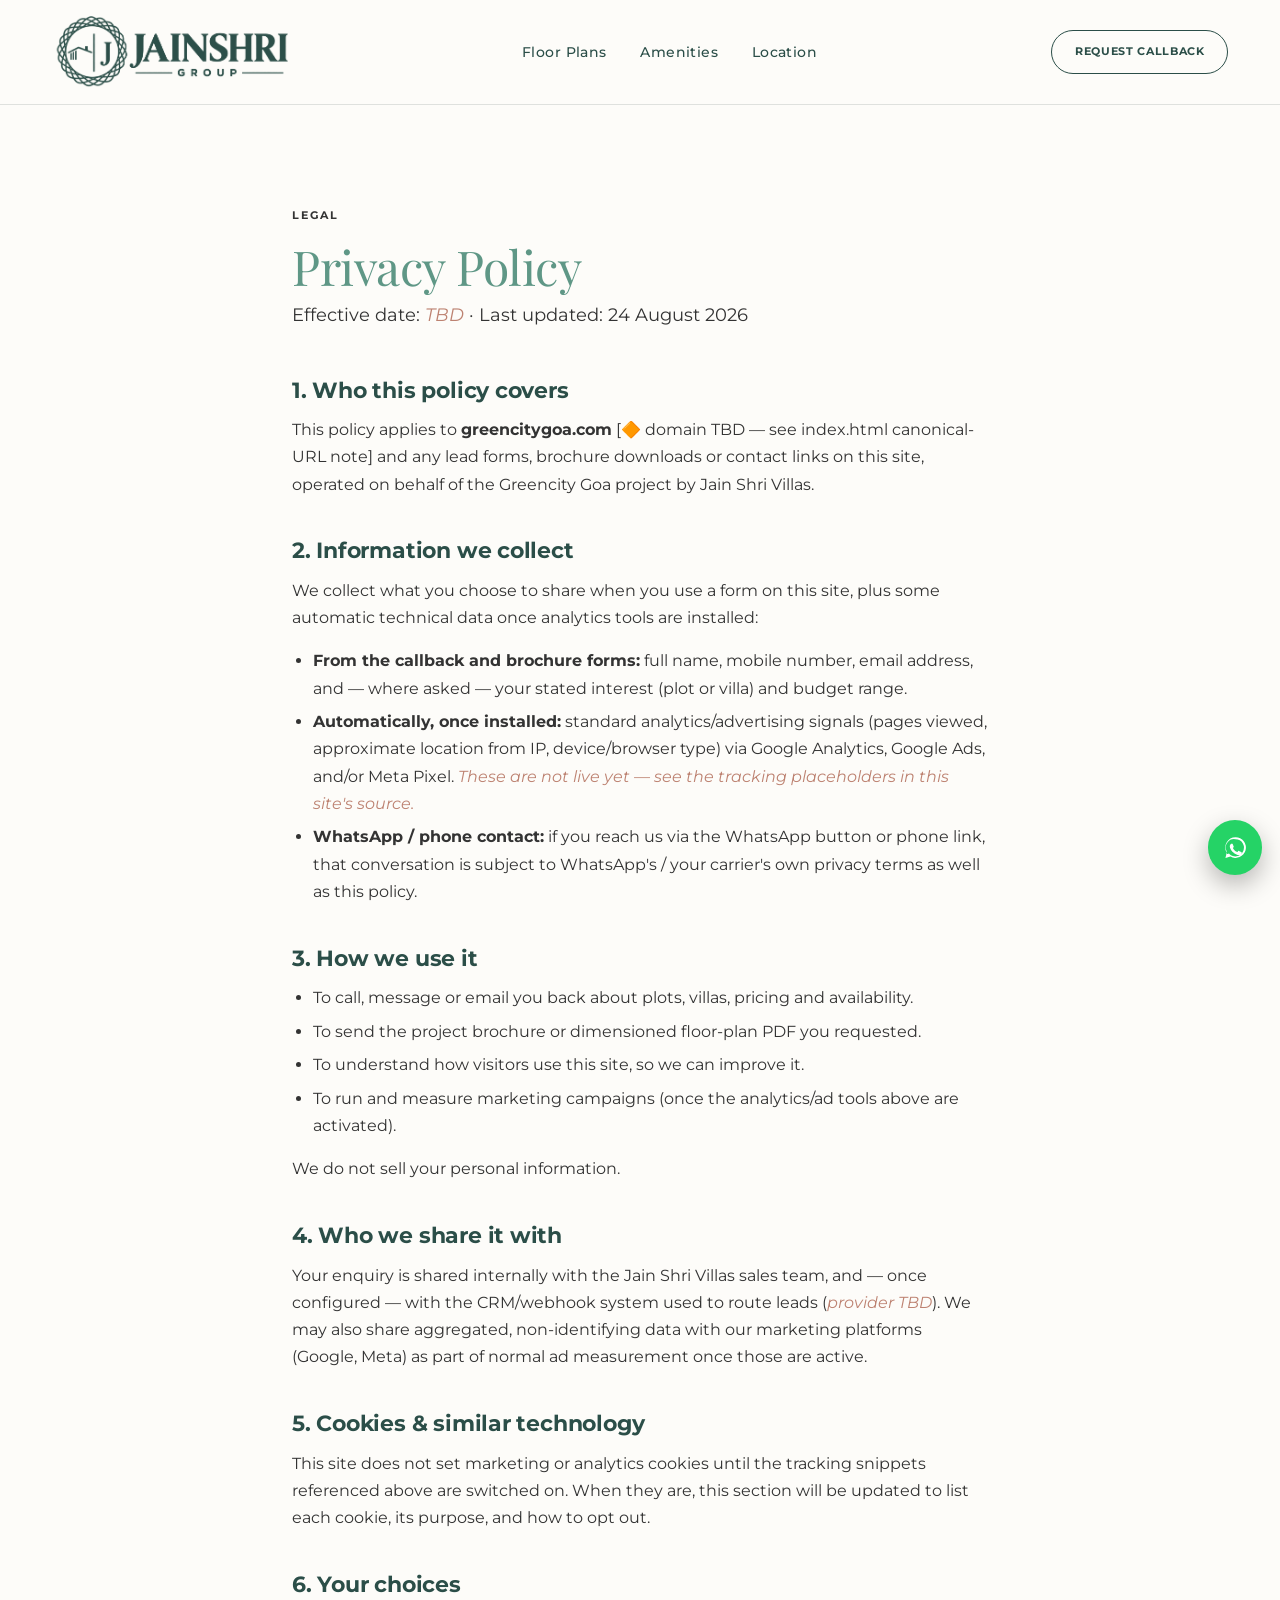
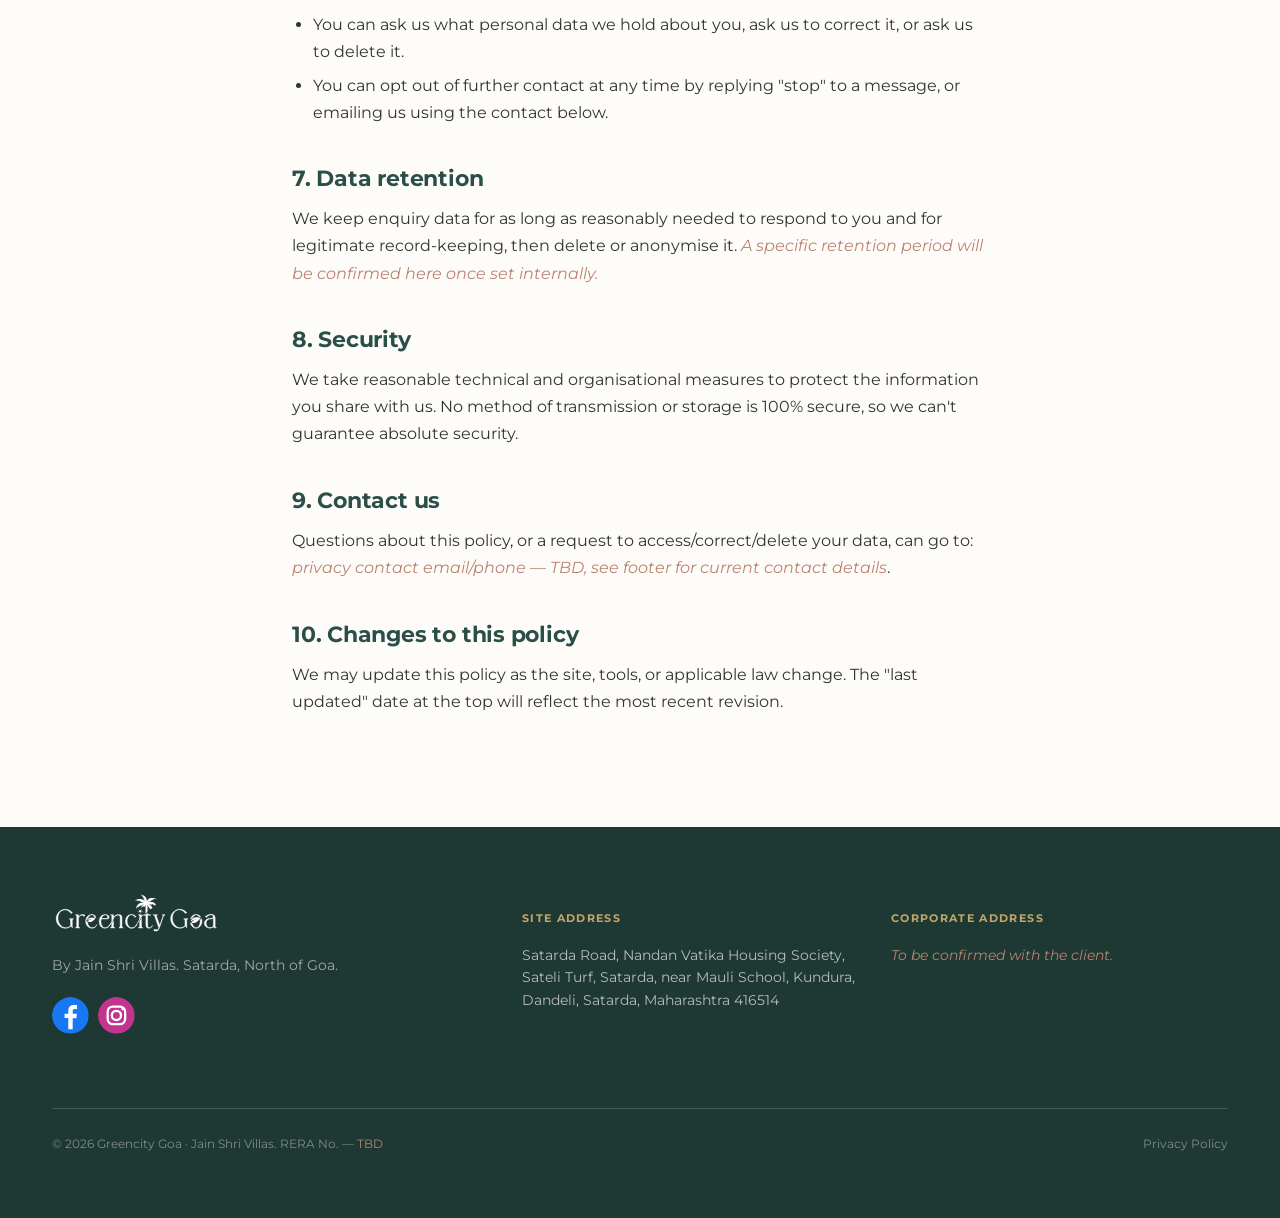
==== privacy-policy.html @ 55a73142 "Major hero restructure: form moved to page end, nav rebrand, floor plans gated - Lead form removed f" ====
<!doctype html>
<html lang="en">
<head>
<meta charset="UTF-8">
<meta name="viewport" content="width=device-width, initial-scale=1">
<title>Privacy Policy | Greencity Goa</title>
<meta name="description" content="How Greencity Goa (Jain Shri Villas) collects, uses and protects the information you share through this website.">
<meta name="robots" content="noindex, follow">
<!-- noindex — a legal boilerplate page isn't something search should rank;
     it should still be reachable and crawlable via the footer link (hence
     "follow", not "nofollow"). Remove noindex once the client wants it
     indexed, if ever. -->
<link rel="canonical" href="https://www.example.com/privacy-policy.html">

<link rel="icon" href="assets/img/favicon-32.png" sizes="32x32" type="image/png">
<link rel="apple-touch-icon" href="assets/img/favicon-180.png">

<link rel="preconnect" href="https://fonts.googleapis.com">
<link rel="preconnect" href="https://fonts.gstatic.com" crossorigin>
<link href="https://fonts.googleapis.com/css2?family=Playfair+Display:ital,wght@0,400;0,500;0,600;0,700;0,800;0,900;1,400;1,500;1,600;1,700&family=Montserrat:ital,wght@0,300;0,400;0,500;0,600;0,700;0,800;1,400;1,500&display=swap" rel="stylesheet">

<link rel="stylesheet" href="assets/css/styles.css?v=30">
<style>
  /* Long-form legal prose — the rest of the design system is built for
     marketing sections (headlines, cards, stat pairs), not paragraphs-and-
     lists body text, so this page gets its own small, scoped reading-layout
     block rather than stretching existing component classes to cover it. */
  .legal{ max-width: 760px; }
  .legal .lede{ margin-top: 0.4rem; }
  .legal h2{
    font-family: var(--font-body);
    font-size: var(--text-xl);
    font-weight: var(--weight-bold);
    color: var(--forest);
    margin-top: 2.6rem;
    margin-bottom: 0.9rem;
  }
  .legal h2:first-of-type{ margin-top: 3rem; }
  .legal p{ color: var(--taupe); line-height: 1.7; margin-bottom: 1rem; max-width: 68ch; }
  .legal ul{ margin: 0 0 1rem; padding-left: 1.3rem; list-style: disc; }
  .legal li{ color: var(--taupe); line-height: 1.7; margin-bottom: 0.4rem; max-width: 66ch; }
  .legal a{ text-decoration: underline; text-underline-offset: 2px; }
  .legal .tbd{ color: var(--terracotta); font-style: italic; }
</style>
</head>
<body>
<a class="skip-link" href="#main">Skip to content</a>

<svg class="visually-hidden" aria-hidden="true">
  <defs>
    <symbol id="i-download" viewBox="0 0 24 24" fill="none" stroke="currentColor" stroke-width="1.6" stroke-linecap="round" stroke-linejoin="round">
      <path d="M12 3v12"/><path d="M7.5 10.5 12 15l4.5-4.5"/><path d="M5 21h14"/>
    </symbol>
    <symbol id="i-facebook" viewBox="0 0 24 24">
      <circle cx="12" cy="12" r="12" fill="#1877F2"/>
      <path d="M13.5 21v-7.2h2.4l.36-2.8h-2.76V9.2c0-.8.22-1.36 1.38-1.36h1.48V5.3c-.26-.03-1.13-.11-2.15-.11-2.13 0-3.58 1.3-3.58 3.68v2.05H8.2v2.8h2.43V21h2.87Z" fill="#fff"/>
    </symbol>
    <symbol id="i-instagram" viewBox="0 0 24 24">
      <circle cx="12" cy="12" r="12" fill="#C1358F"/>
      <rect x="6.3" y="6.3" width="11.4" height="11.4" rx="3.4" fill="none" stroke="#fff" stroke-width="1.5"/>
      <circle cx="12" cy="12" r="3" fill="none" stroke="#fff" stroke-width="1.5"/>
      <circle cx="16.1" cy="7.9" r="0.9" fill="#fff"/>
    </symbol>
    <symbol id="i-whatsapp" viewBox="0 0 24 24" fill="currentColor" stroke="none">
      <path d="M12 2.9a9.1 9.1 0 0 0-7.8 13.8L3 21.1l4.5-1.2A9.1 9.1 0 1 0 12 2.9Zm0 1.7a7.4 7.4 0 0 1 6.4 11.1 7.4 7.4 0 0 1-11.9 1.9l-.3-.3-2.7.7.7-2.6-.2-.3A7.4 7.4 0 0 1 12 4.6Zm-3.5 3.9c-.2 0-.5.1-.7.3-.2.3-.9 1-.9 2.3s.9 2.6 1 2.8c.1.2 1.8 2.9 4.5 4 .6.3 1.1.4 1.5.6.6.2 1.2.1 1.6.1.5-.1 1.5-.6 1.7-1.2.2-.6.2-1.1.2-1.2-.1-.1-.2-.2-.5-.3l-2-1c-.3-.1-.5-.1-.6.1l-.5.7c-.1.2-.3.2-.5.1-.3-.1-1.1-.4-2.1-1.3-.8-.7-1.3-1.6-1.5-1.9-.1-.2 0-.4.1-.5l.4-.5c.1-.2.2-.3.1-.5l-.9-2.2c-.1-.3-.3-.3-.5-.3Z"/>
    </symbol>
  </defs>
</svg>

<header class="nav">
  <div class="wrap nav__inner">
    <a href="index.html#top" class="nav__logo" aria-label="Jain Shri Group — home">
      <img src="assets/img/logo/jainshri-group-forest.png?v=1" alt="Jain Shri Group">
    </a>
    <nav class="nav__links" aria-label="Primary">
      <a href="index.html#floor-plans">Floor Plans</a>
      <a href="index.html#amenities">Amenities</a>
      <a href="index.html#location">Location</a>
    </nav>
    <div class="nav__cta">
      <a href="index.html#hero-form" class="btn btn--outline btn--sm">Request Callback</a>
    </div>
    <button type="button" class="nav__burger" id="nav-burger" aria-label="Open menu" aria-expanded="false" aria-controls="nav-mobile">
      <span></span><span></span><span></span>
    </button>
  </div>
  <div class="nav__mobile" id="nav-mobile">
    <a href="index.html#floor-plans">Floor Plans</a>
    <a href="index.html#amenities">Amenities</a>
    <a href="index.html#location">Location</a>
    <a href="index.html#hero-form" class="btn btn--outline btn--block">Request Callback</a>
  </div>
</header>

<main id="main">
<section class="section--cream">
  <div class="wrap legal">
    <p class="eyebrow">Legal</p>
    <h1 class="headline headline--wide">Privacy Policy</h1>
    <p class="lede">Effective date: <span class="tbd">TBD</span> · Last updated: 24 August 2026</p>

    <h2>1. Who this policy covers</h2>
    <p>This policy applies to <strong>greencitygoa.com</strong> [🔶 domain TBD — see index.html canonical-URL note] and any lead forms, brochure downloads or contact links on this site, operated on behalf of the Greencity Goa project by Jain Shri Villas.</p>

    <h2>2. Information we collect</h2>
    <p>We collect what you choose to share when you use a form on this site, plus some automatic technical data once analytics tools are installed:</p>
    <ul>
      <li><strong>From the callback and brochure forms:</strong> full name, mobile number, email address, and — where asked — your stated interest (plot or villa) and budget range.</li>
      <li><strong>Automatically, once installed:</strong> standard analytics/advertising signals (pages viewed, approximate location from IP, device/browser type) via Google Analytics, Google Ads, and/or Meta Pixel. <span class="tbd">These are not live yet — see the tracking placeholders in this site's source.</span></li>
      <li><strong>WhatsApp / phone contact:</strong> if you reach us via the WhatsApp button or phone link, that conversation is subject to WhatsApp's / your carrier's own privacy terms as well as this policy.</li>
    </ul>

    <h2>3. How we use it</h2>
    <ul>
      <li>To call, message or email you back about plots, villas, pricing and availability.</li>
      <li>To send the project brochure or dimensioned floor-plan PDF you requested.</li>
      <li>To understand how visitors use this site, so we can improve it.</li>
      <li>To run and measure marketing campaigns (once the analytics/ad tools above are activated).</li>
    </ul>
    <p>We do not sell your personal information.</p>

    <h2>4. Who we share it with</h2>
    <p>Your enquiry is shared internally with the Jain Shri Villas sales team, and — once configured — with the CRM/webhook system used to route leads (<span class="tbd">provider TBD</span>). We may also share aggregated, non-identifying data with our marketing platforms (Google, Meta) as part of normal ad measurement once those are active.</p>

    <h2>5. Cookies &amp; similar technology</h2>
    <p>This site does not set marketing or analytics cookies until the tracking snippets referenced above are switched on. When they are, this section will be updated to list each cookie, its purpose, and how to opt out.</p>

    <h2>6. Your choices</h2>
    <ul>
      <li>You can ask us what personal data we hold about you, ask us to correct it, or ask us to delete it.</li>
      <li>You can opt out of further contact at any time by replying "stop" to a message, or emailing us using the contact below.</li>
    </ul>

    <h2>7. Data retention</h2>
    <p>We keep enquiry data for as long as reasonably needed to respond to you and for legitimate record-keeping, then delete or anonymise it. <span class="tbd">A specific retention period will be confirmed here once set internally.</span></p>

    <h2>8. Security</h2>
    <p>We take reasonable technical and organisational measures to protect the information you share with us. No method of transmission or storage is 100% secure, so we can't guarantee absolute security.</p>

    <h2>9. Contact us</h2>
    <p>Questions about this policy, or a request to access/correct/delete your data, can go to: <span class="tbd">privacy contact email/phone — TBD, see footer for current contact details</span>.</p>

    <h2>10. Changes to this policy</h2>
    <p>We may update this policy as the site, tools, or applicable law change. The "last updated" date at the top will reflect the most recent revision.</p>
  </div>
</section>
</main>

<footer class="footer">
  <div class="wrap">
    <div class="footer__grid">
      <div class="footer__brand">
        <a href="index.html#top" aria-label="Greencity Goa — home">
          <img src="assets/img/logo/greencity-goa-horizontal.svg?v=6" alt="Greencity Goa" class="footer__logo">
        </a>
        <p>By Jain Shri Villas. Satarda, North of Goa.</p>
        <div class="footer__socials">
          <a href="https://facebook.com/jainshriluxuryvillas" target="_blank" rel="noopener" aria-label="Greencity Goa on Facebook" class="footer__social">
            <svg class="icon"><use href="#i-facebook"/></svg>
          </a>
          <a href="https://instagram.com/jain_shri_villas" target="_blank" rel="noopener" aria-label="Greencity Goa on Instagram" class="footer__social">
            <svg class="icon"><use href="#i-instagram"/></svg>
          </a>
        </div>
      </div>

      <div>
        <h5>Site Address</h5>
        <p class="footer__address">Satarda Road, Nandan Vatika Housing Society, Sateli Turf, Satarda, near Mauli School, Kundura, Dandeli, Satarda, Maharashtra 416514</p>
      </div>

      <div>
        <h5>Corporate Address</h5>
        <p class="footer__address footer__address--tbd">To be confirmed with the client.</p>
      </div>
    </div>

    <div class="footer__bottom">
      <span>© 2026 Greencity Goa · Jain Shri Villas. RERA No. — <span class="tbd">TBD</span></span>
      <span><a href="privacy-policy.html">Privacy Policy</a></span>
    </div>
  </div>
</footer>

<a class="whatsapp-float" href="https://wa.me/910000000000?text=Hi%2C%20I%27m%20interested%20in%20Greencity%20Goa" target="_blank" rel="noopener" aria-label="Chat on WhatsApp">
  <svg class="icon"><use href="#i-whatsapp"/></svg>
</a>

<script>
  // Minimal inline burger toggle — this page doesn't load the full
  // script.js (that file wires up the hero form, floor-plan tabs, FAQ
  // accordion, etc., none of which exist on this page), but the nav
  // burger still needs its open/close behavior.
  (function(){
    var burger = document.getElementById("nav-burger");
    var mobileNav = document.getElementById("nav-mobile");
    if (burger && mobileNav) {
      burger.addEventListener("click", function () {
        var open = burger.getAttribute("aria-expanded") === "true";
        burger.setAttribute("aria-expanded", String(!open));
        mobileNav.classList.toggle("is-open", !open);
      });
    }
  })();
</script>
</body>
</html>
---- assets/css/styles.css ----
/* =========================================================================
   GREENCITY GOA — Landing Page Stylesheet
   Design system per docs: Instruction Documents/04-design-system.md, re-tuned
   against maehrhomes.com's actual live CSS (colors + fonts read directly
   from their :root custom properties, not eyeballed).
   Palette: cream #FFFAF0, sage #5F9786 (headlines/blocks), dark #2b4e48
   (icons/numbers/UI chrome), gold #c4a668 (stat labels), body #333333.
   Fredoka (display, substituting for their licensed "Black Mango") +
   Montserrat (body/UI, their real font). Pill buttons, organic masks.
   ========================================================================= */

/* -------------------------------------------------------------------------
   1. TOKENS
   ------------------------------------------------------------------------- */
:root{
  /* Colors — pulled directly from maehrhomes.com's own :root CSS custom
     properties (read live via getComputedStyle/cssRules, not eyeballed):
     --primary-color:#5F9786 --secondary-color:#FFFAF0 --text-color:#333333
     --accent-color:#015571 --orange-color:#c4a668 --dark-color:#2b4e48
     --divider-color:#DFE1DE. Mapped onto this project's token names below. */
  --cream:        #FDFCF9;   /* lightened from Maehr's #FFFAF0 — client feedback was that the
                                 page read too yellow/wheat-toned against the greens once more
                                 sections were built out; kept a faint warmth rather than pure
                                 #FFFFFF (flat/stark), but pulled it much closer to white. */
  --cream-deep:   #F8F6F1;   /* same pass, from #F5EEDC — was the more noticeably tan of the two */
  --sage:         #5F9786;   /* Maehr --primary-color — headline text + card-block bg */
  --forest:       #2b4e48;   /* Maehr --dark-color — icons, stat numbers, dark section bg, UI chrome */
  --forest-deep:  #1E3833;   /* derived — darker than --forest, for nav/footer if needed */
  --leaf:         #2b4e48;   /* alias to --forest for icon consistency */
  --teal:         #015571;   /* Maehr --accent-color */
  --terracotta:   #BD8271;   /* kept defined but not used as a block color anymore —
                                 Maehr's real palette has no terracotta; sage fills that role now */
  --gold:         #c4a668;   /* Maehr --orange-color — italic stat label, eyebrow accents */
  --gold-on-dark: #E4C286;   /* lighter/warmer than --gold on purpose — the hero eyebrow sits
                                 directly on a dark photo and needs more contrast than the muted
                                 --gold reads at over cream backgrounds; a deliberate variant,
                                 not a duplicate left over from not reusing --gold. */
  --taupe:        #333333;   /* Maehr --text-color — body copy */
  --white:        #FFFFFF;
  --line:         #DFE1DE;   /* Maehr --divider-color */
  --line-on-dark: rgba(248,245,236,0.18);
  --error:        #B3453B;   /* invalid field border/text */
  --error-bg:     #FBEEEC;   /* invalid field background tint */
  --growth-navy:  #1B4B63;   /* Growth section headline only — a deeper teal-navy distinct
                                 from --teal, tuned for contrast against that section's own
                                 pale gradient backdrop; not used anywhere else on the page. */

  /* Type — see the <head> comment in index.html for why Fredoka substitutes
     for Maehr's actual (commercially-licensed) "Black Mango" heading font,
     and why Montserrat is used as-is for body/UI (their real body font). */
  --font-display: "Playfair Display", Georgia, "Times New Roman", serif;
  --font-body:    "Montserrat", -apple-system, BlinkMacSystemFont, "Segoe UI", sans-serif;

  /* Type scale — a design-system audit pass found 12+ near-duplicate small
     sizes (0.68rem/0.7rem/0.72rem doing the same job in three places, etc.)
     with no shared steps. Consolidated to 7 static sizes below; every value
     within ~0.03rem of a step was folded into it (imperceptible on screen —
     e.g. form inputs move 0.95rem→1rem, which as a side effect also clears
     iOS Safari's 16px auto-zoom-on-focus threshold). Headline/display sizes
     use their own fluid (clamp()) scale further down since they need to
     respond to viewport width, not just pick one static number; the hero
     h1 and Growth section's title were two independently-tuned near-
     identical clamps (2.3rem/6.4vw/4rem vs 2.4rem/6vw/4rem) now sharing one. */
  --text-2xs:  0.7rem;    /* eyebrows, tags, pills, micro-labels */
  --text-xs:   0.76rem;   /* fineprint, captions, small meta */
  --text-sm:   0.82rem;   /* buttons, secondary descriptions */
  --text-base: 0.88rem;   /* nav links, footer copy, body-adjacent UI text */
  --text-md:   1rem;      /* form inputs, FAQ questions */
  --text-lg:   1.15rem;   /* card/portfolio titles, modal heading */
  --text-xl:   1.35rem;   /* hero form heading, largest card heading */
  --text-ghost-sm: 4.5rem;                  /* small background numeral (amenity card badges) */
  --text-ghost:    clamp(5rem, 14vw, 9rem);       /* default background ghost numeral */
  --text-ghost-lg: clamp(6rem, 20vw, 11rem);      /* floor-plan display — wider container, bigger numeral */
  --text-display-xs: clamp(1rem, 1.6vw, 1.15rem);   /* italic sub-headlines */
  --text-display-sm: clamp(1.6rem, 3vw, 2.1rem);    /* credibility-strip stat numerals */
  --text-display-md: clamp(1.9rem, 4.2vw, 3rem);    /* standard section .headline */
  --text-display-lg: clamp(2rem, 4vw, 3.4rem);      /* investment stat-pair numerals */
  --text-display-xl: clamp(2.3rem, 6.4vw, 4rem);    /* hero h1 + Growth section title */

  /* Weight roles — the file used 400/500/600/700 somewhat interchangeably
     across components with no documented rule for which weight means what.
     Named here so "medium nav link" vs "bold button label" is a legible
     choice in the CSS, not just a bare number. Same 4 numeric values as
     before in every case — this is a naming pass, not a visual change. */
  --weight-regular:  400;
  --weight-medium:   500;
  --weight-semibold: 600;
  --weight-bold:     700;

  /* Rhythm — a spacing scale, introduced during a design-system audit pass.
     Not retrofitted onto every declaration in the file (too high-risk for
     one pass over a page this size), but adopted at the highest-repetition,
     most "systemic" spots (section rhythm, field spacing, section-head
     spacing) so new work has a real scale to reach for instead of another
     bespoke rem value. */
  --space-1: 0.4rem;
  --space-2: 0.6rem;
  --space-3: 1rem;
  --space-4: 1.4rem;
  --space-5: 1.6rem;
  --space-6: 2rem;
  --space-7: 2.4rem;
  --space-8: 3rem;
  --section-pad-y: clamp(3.8rem, 7.5vw, 7rem);
  --container-w: 1240px;
  --radius-card: 18px;
  --radius-pill: 999px;

  /* Motion */
  --ease: cubic-bezier(.4,0,.2,1);
}

/* -------------------------------------------------------------------------
   2. RESET
   ------------------------------------------------------------------------- */
*, *::before, *::after{ box-sizing: border-box; }
/* overflow-x:hidden on BOTH html and body — body alone is what desktop Chrome
   needs and is what this file had, but iOS Safari treats <html> as the real
   scrolling container, so body-only clipping doesn't stop the sideways
   scroll/rubber-band there even though nothing visibly overflows. This is
   why a real iPhone could scroll right into blank space while every
   Chromium-based check during development reported zero overflow. */
html{ scroll-behavior: smooth; overflow-x: hidden; width: 100%; }
body{
  margin: 0;
  background: var(--cream);
  color: var(--forest);
  font-family: var(--font-body);
  font-size: 16px;
  line-height: 1.6;
  -webkit-font-smoothing: antialiased;
  overflow-x: hidden;
}
img{ max-width: 100%; display: block; }
a{ color: inherit; text-decoration: none; }
ul{ margin: 0; padding: 0; list-style: none; }
h1,h2,h3,h4,p,figure{ margin: 0; }
button{ font: inherit; cursor: pointer; }
input, select, textarea{ font: inherit; }
svg{ display: block; }

/* Respect reduced-motion */
@media (prefers-reduced-motion: reduce){
  html{ scroll-behavior: auto; }
  *{ animation-duration: 0.01ms !important; transition-duration: 0.01ms !important; }
}

/* Default icon size — deliberately placed here, right after the reset and
   before every component section, rather than at the bottom of the file.
   Component-specific icon sizes (.card--icon .icon, .growth-item .growth-icon,
   etc.) now win by simply coming LATER in source order, the same way the
   cascade works everywhere else in this file. Previously this lived at the
   very bottom, which meant every override had to out-specificity it instead
   — and the one place that didn't (a bare .growth-icon class tied with this
   rule) rendered at 1.2rem instead of its intended size until that got
   tracked down. Moving the rule removes the trap instead of just patching
   the one place it was found. */
.icon{ width: 1.2rem; height: 1.2rem; display: inline-block; flex-shrink: 0; }

/* -------------------------------------------------------------------------
   3. TYPOGRAPHY
   ------------------------------------------------------------------------- */
h1,h2,h3,h4{
  font-family: var(--font-display);
  font-weight: var(--weight-regular);
  color: var(--sage);
  line-height: 1.08;
  letter-spacing: -0.01em;
}
.on-dark{ color: var(--cream); }

.eyebrow{
  display: inline-block;
  font-family: var(--font-body);
  font-size: var(--text-2xs);
  font-weight: var(--weight-bold);
  letter-spacing: 0.18em;
  text-transform: uppercase;
  color: var(--gold);
  margin-bottom: 0.9rem;
}
.eyebrow--dark{ color: var(--gold); }
.eyebrow--on-terracotta{ color: var(--white); opacity: 0.85; }

.headline{
  font-size: var(--text-display-md);
  font-weight: var(--weight-regular);
  max-width: 16ch;
}
.headline strong, .headline b{
  font-weight: var(--weight-bold);
}
.headline em{
  font-style: italic;
  font-weight: var(--weight-regular);
}
.headline--wide{ max-width: 24ch; }

.tagline{
  font-family: var(--font-display);
  font-style: italic;
  font-weight: var(--weight-regular);
  font-size: var(--text-display-xs);
  color: var(--taupe);
  margin-top: 0.6rem;
}
.on-dark .tagline{ color: rgba(248,245,236,0.72); }

.lede{
  font-size: var(--text-lg);
  color: var(--taupe);
  max-width: 58ch;
  margin-top: 1.1rem;
}
.lede + .lede{ margin-top: 0.9rem; }
.on-dark .lede{ color: rgba(248,245,236,0.78); }

.section-head{ margin-bottom: var(--space-7); }
.section-head.center{ text-align: center; margin-left: auto; margin-right: auto; }
.section-head.center .headline{ max-width: 22ch; margin-left: auto; margin-right: auto; }
.section-head.center .lede{ margin-left: auto; margin-right: auto; }

/* -------------------------------------------------------------------------
   4. LAYOUT HELPERS
   ------------------------------------------------------------------------- */
.wrap{
  width: 100%;
  max-width: var(--container-w);
  margin: 0 auto;
  padding: 0 1.25rem;
}
@media (min-width: 640px){ .wrap{ padding: 0 2rem; } }

section{ padding: var(--section-pad-y) 0; position: relative; }
.section--cream{ background: var(--cream); }
.section--cream-deep{ background: var(--cream-deep); }
.section--dark{ background: var(--forest); }
.section--terracotta{ background: var(--terracotta); }

.grid{ display: grid; gap: 1.5rem; }
@media (min-width: 780px){
  .grid-2{ grid-template-columns: 1fr 1fr; }
  .grid-3{ grid-template-columns: repeat(3, 1fr); }
  .grid-4{ grid-template-columns: repeat(4, 1fr); }
}

.placeholder-flag{
  display: inline-flex;
  align-items: center;
  gap: 0.4em;
  font-size: var(--text-2xs);
  font-weight: var(--weight-bold);
  letter-spacing: 0.08em;
  text-transform: uppercase;
  color: var(--terracotta);
  border: 1px solid currentColor;
  border-radius: var(--radius-pill);
  padding: 0.2em 0.75em;
}

/* -------------------------------------------------------------------------
   5. BUTTONS
   ------------------------------------------------------------------------- */
.btn{
  display: inline-flex;
  align-items: center;
  justify-content: center;
  gap: 0.5em;
  font-family: var(--font-body);
  font-size: var(--text-sm);
  font-weight: var(--weight-bold);
  letter-spacing: 0.06em;
  text-transform: uppercase;
  padding: 1rem 1.9rem;
  border-radius: var(--radius-pill);
  border: 1.5px solid transparent;
  transition: transform .25s var(--ease), background-color .25s var(--ease), border-color .25s var(--ease), color .25s var(--ease), box-shadow .25s var(--ease);
  white-space: nowrap;
}
.btn:active{ transform: scale(0.97); }
.btn:disabled{
  /* Real state, not hypothetical — script.js sets this on every form submit
     ("Sending…") and there was previously no CSS for it at all, so the
     button looked fully interactive while actually inert. pointer-events:none
     also suppresses :hover on the variant classes below without needing to
     override each one individually. */
  opacity: 0.6;
  cursor: not-allowed;
  pointer-events: none;
  transform: none;
}

.btn--solid{
  background: var(--forest);
  color: var(--cream);
  border-color: var(--forest);
}
.btn--solid:hover{ background: var(--forest-deep); border-color: var(--forest-deep); }

.btn--gradient{
  background: linear-gradient(100deg, var(--teal), var(--leaf));
  color: var(--white);
}
.btn--gradient:hover{ box-shadow: 0 8px 24px rgba(20,69,61,0.35); }

.btn--outline{
  background: transparent;
  color: var(--forest);
  border-color: var(--forest);
}
.btn--outline:hover{ background: var(--forest); color: var(--cream); }

.btn--outline-light{
  background: transparent;
  color: var(--white);
  border-color: rgba(255,255,255,0.7);
}
.btn--outline-light:hover{ background: var(--white); color: var(--forest); }

.btn--block{ width: 100%; }
.btn--sm{ padding: 0.75rem 1.4rem; font-size: var(--text-2xs); }

.btn-arrow{
  display: inline-flex;
  align-items: center;
  justify-content: center;
  width: 2.6rem;
  height: 2.6rem;
  border-radius: 50%;
  background: var(--white);
  color: var(--forest);
  flex-shrink: 0;
}
.btn-arrow svg{ width: 1.1rem; height: 1.1rem; }
.btn-arrow--sm{ width: 1.7rem; height: 1.7rem; }
.btn-arrow--sm svg{ width: 0.8rem; height: 0.8rem; }

.link-cta{
  display: inline-block;
  font-size: var(--text-xs);
  font-weight: var(--weight-bold);
  letter-spacing: 0.14em;
  text-transform: uppercase;
  border-bottom: 1px solid currentColor;
  padding-bottom: 0.2em;
}

/* -------------------------------------------------------------------------
   6. NAV
   ------------------------------------------------------------------------- */
.nav{
  position: sticky;
  top: 0;
  z-index: 60;
  background: var(--cream);
  border-bottom: 1px solid var(--line);
}
.nav__inner{
  display: flex;
  align-items: center;
  justify-content: space-between;
  gap: 1.5rem;
  /* Mobile nav was taking up a disproportionate slice of the first
     screen — trimmed both the vertical padding and the logo size down
     for small viewports; desktop keeps the original, larger sizing. */
  padding-top: 0.6rem;
  padding-bottom: 0.6rem;
}
@media (min-width: 640px){
  .nav__inner{ padding-top: 1rem; padding-bottom: 1rem; }
}
.nav__logo{ display: flex; align-items: center; flex-shrink: 0; }
.nav__logo img{
  height: 44px;
  width: auto;
}
@media (min-width: 640px){ .nav__logo img{ height: 72px; } }

.nav__links{
  display: none;
  align-items: center;
  gap: 2.1rem;
}
@media (min-width: 900px){
  .nav__links{ display: flex; }
}
.nav__links a{
  color: var(--forest);
  font-size: var(--text-base);
  font-weight: var(--weight-medium);
  letter-spacing: 0.03em;
  transition: color .2s var(--ease);
}
.nav__links a:hover{ color: var(--leaf); }

.nav__cta{ display: none; }
@media (min-width: 640px){
  .nav__cta{ display: inline-flex; }
  .nav__cta .btn{ padding: 0.75rem 1.4rem; font-size: var(--text-2xs); }
}

.nav__burger{
  display: flex;
  flex-direction: column;
  justify-content: center;
  gap: 5px;
  width: 2.4rem; height: 2.4rem;
  background: none; border: none;
  padding: 0;
}
.nav__burger span{
  display: block; height: 1.5px; width: 100%;
  background: var(--forest);
  transition: transform .25s var(--ease), opacity .25s var(--ease);
}
.nav__burger[aria-expanded="true"] span:nth-child(1){ transform: translateY(6.5px) rotate(45deg); }
.nav__burger[aria-expanded="true"] span:nth-child(2){ opacity: 0; }
.nav__burger[aria-expanded="true"] span:nth-child(3){ transform: translateY(-6.5px) rotate(-45deg); }
@media (min-width: 900px){ .nav__burger{ display: none; } }

.nav__mobile{
  display: none;
  flex-direction: column;
  gap: 0.2rem;
  padding: 0.6rem 1.25rem 1.4rem;
  background: var(--cream);
  border-top: 1px solid var(--line);
}
.nav__mobile.is-open{ display: flex; }
.nav__mobile a{
  padding: 0.85rem 0.2rem;
  color: var(--forest);
  font-size: var(--text-md);
  font-weight: var(--weight-medium);
  border-bottom: 1px solid var(--line);
}
.nav__mobile .btn{ margin-top: 0.9rem; }
@media (min-width: 900px){ .nav__mobile{ display: none !important; } }

/* -------------------------------------------------------------------------
   8. HERO
   ------------------------------------------------------------------------- */
.hero{
  position: relative;
  background: var(--forest);
  color: var(--cream);
  padding-top: clamp(3.2rem, 8vw, 5.5rem);
  padding-bottom: 0;
  overflow: hidden;
}
/* The lead form used to live here in a two-column grid (headline left,
   form right) — it's moved out to its own section after FAQ now, so the
   hero is just the brand moment: logo, headline, subhead, one CTA,
   centered as a single column at every width. Simpler layout now that
   there's no second column to balance against. */
.hero__layout{
  position: relative;
  z-index: 1;
  text-align: center;
  max-width: 640px;
  margin: 0 auto;
  padding-top: clamp(2.5rem, 8vw, 4.5rem);
  padding-bottom: clamp(4rem, 12vw, 7rem);
  display: flex;
  flex-direction: column;
  align-items: center;
}
.hero__brand-mark{
  height: clamp(64px, 16vw, 110px);
  width: auto;
  margin-bottom: clamp(1.6rem, 5vw, 2.6rem);
  filter: drop-shadow(0 6px 18px rgba(0,0,0,0.35));
}
.hero__bg{
  position: absolute;
  inset: 0;
  z-index: 0;
}
.hero__bg img{
  width: 100%; height: 100%; object-fit: cover;
  /* aerial-2.jpg is now pre-cropped tight around the villas themselves
     (near-square, not the original wide landscape frame) specifically so
     object-fit:cover can't land on empty field or background towers no
     matter how tall/narrow the hero container gets — center is reliable. */
  object-position: 50% 40%;
}
.hero__bg::after{
  content: "";
  position: absolute; inset: 0;
  /* Lightened from 0.7/0.78/0.94 — the villas were getting lost under the
     overlay; text is still legible (white text over the darkest, 55-100%
     band) but the photo itself now reads through more. */
  background: linear-gradient(180deg, rgba(15,28,20,0.55) 0%, rgba(15,28,20,0.62) 55%, rgba(15,28,20,0.8) 100%);
}
.hero h1{
  /* No longer sharing --text-display-xl with the Growth section title —
     sized down on its own (was locking to that token's 2.3rem floor on
     mobile) and max-width dropped in favor of explicit <br> line breaks
     in the markup, so the ch-based wrap limit doesn't fight them. */
  font-size: clamp(1.9rem, 7vw, 3.6rem);
  font-weight: var(--weight-regular);
  color: var(--white);
}
.hero__sub{
  margin-top: var(--space-5);
  font-size: var(--text-display-xs);
  color: rgba(248,245,236,0.86);
  max-width: 52ch;
  /* Playfair Display's italic cut is quite flourished/calligraphic — reads
     as "cursive" rather than just slanted, especially at this size over a
     photo. Roman (upright) keeps the same serif but drops the script feel. */
  font-family: var(--font-display);
}
.hero__cta{
  margin-top: clamp(2rem, 6vw, 2.8rem);
  background: var(--white);
  color: var(--forest);
  border-color: var(--white);
}
.hero__cta:hover{ background: var(--cream); border-color: var(--cream); }

.hero__form-wrap{ position: relative; z-index: 1; max-width: 480px; margin: 0 auto; }
.hero__form{
  /* Glassmorphism: frosted translucent panel — was over the hero photo,
     now over this section's own solid dark background (the form moved
     out of the hero entirely). Still reads as a soft frosted card even
     without a photo behind it, and it means every other color override
     below (all tuned for light text on dark) still applies correctly
     without a rewrite. */
  background: rgba(255,255,255,0.14);
  -webkit-backdrop-filter: blur(22px) saturate(160%);
  backdrop-filter: blur(22px) saturate(160%);
  border: 1px solid rgba(255,255,255,0.32);
  color: var(--cream);
  border-radius: var(--radius-card);
  padding: 1.75rem 1.4rem 2rem;
  box-shadow: 0 30px 60px rgba(15,28,20,0.45);
}
@media (min-width: 640px){
  .hero__form{ padding: 2.25rem 2rem 2.4rem; }
}
.hero__form .field label{
  color: rgba(248,245,236,0.75);
  font-weight: var(--weight-medium);
  letter-spacing: 0.02em;
}
.hero__form .field label .label-hint{ color: rgba(248,245,236,0.55); }
.hero__form .field input,
.hero__form .field select{
  background: rgba(255,255,255,0.88);
  border-color: rgba(255,255,255,0.5);
}
.hero__form .field input:focus,
.hero__form .field select:focus{ background: var(--white); }
.hero__form .form-fineprint{ color: rgba(248,245,236,0.65); }
.hero__form .form-success h3{ color: var(--white); }
.hero__form .form-success p{ color: rgba(248,245,236,0.8); }

/* -------------------------------------------------------------------------
   9. FORM FIELDS
   ------------------------------------------------------------------------- */
/* Name + Mobile share a row in the hero form — cuts one row's worth of
   height out of what was reading as a long unbroken stack of fields. */
.field-row{ display: flex; gap: var(--space-3); }
.field-row .field{ flex: 1 1 0; min-width: 0; }
.field-row .field input{ padding-left: 0.85rem; padding-right: 0.85rem; }
@media (max-width: 359px){
  .field-row{ flex-direction: column; gap: 0; }
}
.field{ margin-bottom: var(--space-3); }
.field label{
  display: block;
  font-size: var(--text-xs);
  font-weight: var(--weight-bold);
  letter-spacing: 0.04em;
  text-transform: uppercase;
  color: var(--taupe);
  margin-bottom: var(--space-1);
}
.field label .label-hint{
  font-weight: var(--weight-regular);
  text-transform: none;
  letter-spacing: normal;
  font-style: italic;
  color: var(--taupe);
  opacity: 0.75;
  font-size: 0.95em;
}
.field input,
.field select{
  width: 100%;
  padding: 0.85rem 1rem;
  border: 1.5px solid var(--line);
  border-radius: 10px;
  background: var(--cream);
  color: var(--forest);
  font-size: var(--text-md);
  transition: border-color .2s var(--ease), background .2s var(--ease);
}
.field select{ appearance: none; -webkit-appearance:none;
  background-image: url("data:image/svg+xml,%3Csvg xmlns='http://www.w3.org/2000/svg' width='14' height='9'%3E%3Cpath d='M1 1l6 6 6-6' stroke='%236E6B5E' stroke-width='1.6' fill='none' stroke-linecap='round' stroke-linejoin='round'/%3E%3C/svg%3E");
  background-repeat: no-repeat;
  background-position: right 1rem center;
  padding-right: 2.2rem;
}
.field input:focus,
.field select:focus{
  outline: none;
  border-color: var(--leaf);
  background: var(--white);
}
.field input:disabled,
.field select:disabled{
  opacity: 0.6;
  cursor: not-allowed;
  background: var(--line);
}
.field input.invalid,
.field select.invalid{
  border-color: var(--error);
  background: var(--error-bg);
}
.field-error{
  display: none;
  color: var(--error);
  font-size: var(--text-xs);
  margin-top: 0.35rem;
}
.field.has-error .field-error{ display: block; }
.field.has-error label{ color: var(--error); }

.form-fineprint{
  font-size: var(--text-xs);
  color: var(--taupe);
  text-align: center;
  margin-top: 1rem;
  line-height: 1.5;
}
.form-success{
  display: none;
  text-align: center;
  padding: 1.5rem 0.5rem;
}
.form-success.is-visible{ display: block; }
.form-success h3{ font-family: var(--font-body); font-size: var(--text-lg); font-weight: var(--weight-bold); margin-bottom: 0.5rem; }
.form-success p{ color: var(--taupe); font-size: var(--text-base); }
form.is-hidden > *:not(.form-success){ display: none; }

/* -------------------------------------------------------------------------
   10. CREDIBILITY STRIP
   ------------------------------------------------------------------------- */
.strip{
  background: var(--cream-deep);
  padding: 2.6rem 0 1.9rem;
  border-bottom: 1px solid var(--line);
}
.strip__grid{
  display: grid;
  grid-template-columns: repeat(2, 1fr);
  gap: 1.6rem 1rem;
  text-align: center;
}
@media (min-width: 700px){
  .strip__grid{ grid-template-columns: repeat(4, 1fr); }
}
.strip__stat .num{
  font-family: var(--font-display);
  font-size: var(--text-display-sm);
  color: var(--forest);
  font-weight: var(--weight-semibold);
}
.strip__stat .lab{
  margin-top: 0.3rem;
  font-size: var(--text-2xs);
  letter-spacing: 0.06em;
  text-transform: uppercase;
  color: var(--taupe);
}
/* -------------------------------------------------------------------------
   11. STAT PAIR (gold italic label beside bold serif numeral)
   ------------------------------------------------------------------------- */
.stat-pair{ display: flex; align-items: baseline; flex-wrap: wrap; gap: 0.5rem 0.6rem; }
.stat-pair .num{
  font-family: var(--font-display);
  font-weight: var(--weight-bold);
  font-size: var(--text-display-lg);
  line-height: 1;
  color: var(--forest);
  white-space: nowrap;
}
.on-dark .stat-pair .num{ color: var(--white); }
.stat-pair .lab{
  font-family: var(--font-display);
  font-style: italic;
  font-weight: var(--weight-regular);
  font-size: var(--text-lg);
  color: var(--gold);
}

/* -------------------------------------------------------------------------
   12. GHOST NUMERAL
   ------------------------------------------------------------------------- */
.ghost-num{
  position: absolute;
  font-family: var(--font-display);
  font-weight: var(--weight-semibold);
  font-size: var(--text-ghost);
  line-height: 1;
  color: rgba(248,245,236,0.14);
  z-index: 0;
  pointer-events: none;
  user-select: none;
}
.on-cream .ghost-num, .ghost-num--dark{ color: rgba(22,40,29,0.08); }

/* -------------------------------------------------------------------------
   13. ORGANIC IMAGE MASKS
   ------------------------------------------------------------------------- */
.mask-arch{
  border-radius: 50% 50% 0 0 / 30% 30% 0 0;
  overflow: hidden;
  aspect-ratio: 3 / 4;
}
.mask-blob{
  overflow: hidden;
  aspect-ratio: 4 / 5;
  border-radius: 4% 40% 4% 40% / 40% 4% 40% 4%;
}
.mask-blob img, .mask-arch img{ width: 100%; height: 100%; object-fit: cover; }

@media (min-width: 780px){
  .mask-blob{ border-radius: 6% 55% 6% 55% / 55% 6% 55% 6%; }
}

/* -------------------------------------------------------------------------
   14. BACKGROUND TEXTURE (faint line-art, per design system item #5)
   ------------------------------------------------------------------------- */
.texture-contour{
  position: absolute;
  right: 0%;
  bottom: -8%;
  width: 60%;
  max-width: 620px;
  opacity: 0.07;
  pointer-events: none;
  z-index: 0;
  color: var(--forest);
}
.on-dark .texture-contour{ opacity: 0.08; color: var(--cream); }
/* Mirrored placement so the motif doesn't land in the exact same corner on
   every single section down the page — a light recurring thread rather
   than a repeated sticker. */
.texture-contour--left{ right: auto; left: 0%; transform: scaleX(-1); }
.texture-contour--hero{ opacity: 0.1; color: var(--cream); bottom: -4%; width: 46%; }
/* Any section using a decorative z-index:0 background layer (texture, etc.)
   needs its real content explicitly stacked above it — position:relative +
   z-index:auto content does NOT automatically paint over a positioned
   z-index:0 sibling, so without this the texture would sit on top. */
section > .wrap{ position: relative; z-index: 1; }

/* -------------------------------------------------------------------------
   15. OVERVIEW / GENERIC TWO-COL MEDIA SECTION
   ------------------------------------------------------------------------- */
.media-row{
  display: grid;
  gap: var(--space-6);
  align-items: center;
}
@media (min-width: 860px){
  .media-row{ grid-template-columns: 1fr 1fr; gap: var(--space-8); }
  .media-row--reverse{ direction: rtl; }
  .media-row--reverse > *{ direction: ltr; }
}
.media-row figure{ position: relative; }
.media-row figcaption{
  margin-top: 0.8rem;
  font-size: var(--text-xs);
  color: var(--taupe);
  letter-spacing: 0.03em;
}

/* -------------------------------------------------------------------------
   16. TAG PILL (e.g. "Already Built In Goa")
   ------------------------------------------------------------------------- */
.tag-pill{
  display: inline-block;
  background: var(--gold);
  color: var(--forest-deep);
  font-size: var(--text-2xs);
  font-weight: var(--weight-bold);
  letter-spacing: 0.1em;
  text-transform: uppercase;
  padding: 0.45em 1em;
  border-radius: var(--radius-pill);
  margin-bottom: 1.1rem;
}

/* -------------------------------------------------------------------------
   17. PROOF OF DELIVERY — portfolio-card pattern: headline stands as real
       text beside/above the card; the photo itself is a compact tile with
       a tag pinned inside the top and name+location pinned inside the
       bottom, photos crossfading behind — matches the client's reference.
   ------------------------------------------------------------------------- */
.proof-card-layout{
  display: grid;
  gap: var(--space-6);
  align-items: center;
}
@media (min-width: 860px){
  .proof-card-layout{ grid-template-columns: 0.9fr 1.1fr; gap: var(--space-8); }
}
.proof-card-layout__text .headline{ max-width: 16ch; }

.proof-card{
  position: relative;
  aspect-ratio: 4 / 3;
  border-radius: var(--radius-card);
  overflow: hidden;
  box-shadow: 0 20px 50px rgba(15,28,20,0.22);
}
.proof-card__tag{
  position: absolute;
  top: 1.1rem;
  left: 1.1rem;
  z-index: 2;
  background: rgba(15,28,20,0.55);
  backdrop-filter: blur(6px);
  -webkit-backdrop-filter: blur(6px);
  color: var(--white);
  font-size: var(--text-2xs);
  font-weight: var(--weight-bold);
  letter-spacing: 0.1em;
  text-transform: uppercase;
  padding: 0.5em 1em;
  border-radius: var(--radius-pill);
}
.proof-card__bg{ position: absolute; inset: 0; z-index: 0; }
.proof-card__bg img{
  position: absolute;
  inset: 0;
  width: 100%;
  height: 100%;
  object-fit: cover;
  opacity: 0;
  transition: opacity 1.4s ease;
}
.proof-card__bg img.is-active{ opacity: 1; }
.proof-card::after{
  content: "";
  position: absolute; inset: 0; z-index: 1;
  background: linear-gradient(180deg, transparent 55%, rgba(15,28,20,0.78) 100%);
}
.proof-card__caption{
  position: absolute;
  left: 1.1rem;
  bottom: 1rem;
  z-index: 2;
  display: flex;
  flex-direction: column;
}
.proof-card__name{
  font-family: var(--font-display);
  font-weight: var(--weight-bold);
  font-size: var(--text-lg);
  color: var(--white);
}
.proof-card__loc{
  font-size: var(--text-sm);
  color: rgba(248,245,236,0.75);
  letter-spacing: 0.02em;
}

/* -------------------------------------------------------------------------
   18. LANDMARK LIST (Location section)
   ------------------------------------------------------------------------- */
.location-layout{
  display: grid;
  gap: var(--space-6);
  align-items: start;
}
@media (min-width: 860px){
  .location-layout{ grid-template-columns: 1fr 1.2fr; gap: var(--space-8); }
}
.landmark-list li{
  display: flex;
  align-items: center;
  justify-content: space-between;
  gap: 1rem;
  padding: 1rem 0;
  border-bottom: 1px solid var(--line);
}
.landmark-list li:first-child{ border-top: 1px solid var(--line); }
.landmark-list .name{
  display: flex;
  align-items: center;
  gap: 0.7rem;
  font-weight: var(--weight-semibold);
}
.landmark-list .name svg{ width: 1.15rem; height: 1.15rem; color: var(--leaf); flex-shrink: 0; }
.landmark-list .dist{
  font-family: var(--font-display);
  font-style: italic;
  color: var(--gold);
  font-weight: var(--weight-semibold);
  white-space: nowrap;
}

.location-map{
  position: relative;
  aspect-ratio: 4 / 3;
  border-radius: var(--radius-card);
  overflow: hidden;
  border: 1px solid var(--line);
  background: var(--cream-deep);
}
.location-map iframe{
  position: absolute;
  inset: 0;
  width: 100%;
  height: 100%;
  border: 0;
}


/* -------------------------------------------------------------------------
   19. CARD GRIDS — beaches / amenities / interiors
   ------------------------------------------------------------------------- */
.card{
  border-radius: var(--radius-card);
  overflow: hidden;
  position: relative;
  background: var(--white);
}
.card--photo{ aspect-ratio: 3/4; }
.card--photo img{ width: 100%; height: 100%; object-fit: cover; transition: transform .5s var(--ease); }
.card--photo:hover img{ transform: scale(1.05); }
.card--photo .card__label{
  position: absolute; left: 0; right: 0; bottom: 0;
  padding: 1.1rem 1.1rem 0.9rem;
  background: linear-gradient(180deg, transparent, rgba(15,28,20,0.85));
  color: var(--white);
  font-family: var(--font-display);
  font-size: var(--text-lg);
}

.card--icon{
  position: relative;
  overflow: hidden;
  background: var(--cream-deep);
  border: 1px solid var(--line);
  padding: var(--space-6) var(--space-4);
  text-align: center;
  aspect-ratio: auto;
}
.ghost-num--card{
  top: -0.28em;
  right: -0.05em;
  font-size: var(--text-ghost-sm);
}
.card--icon .icon{
  position: relative;
  width: 2.4rem; height: 2.4rem;
  margin: 0 auto 1.1rem;
  color: var(--forest);
}
.card--icon .icon svg{ width: 100%; height: 100%; }
.card--icon h3{
  font-family: var(--font-display);
  font-weight: var(--weight-bold);
  font-size: var(--text-lg);
  letter-spacing: 0.01em;
}
.card--icon p{ color: var(--taupe); font-size: var(--text-sm); margin-top: 0.4rem; }

/* -------------------------------------------------------------------------
   19c. BEACH PHOTO CARDS — real photography, structured to match the
        client's "Dream Destinations" reference: photo frame on top, small-
        caps name below the frame (not overlaid on the image itself).
   ------------------------------------------------------------------------- */
.beach-photo-grid{
  display: grid;
  grid-template-columns: repeat(2, 1fr);
  gap: var(--space-6);
}
@media (min-width: 700px){
  .beach-photo-grid{ grid-template-columns: repeat(4, 1fr); }
}
.beach-card__frame{
  aspect-ratio: 3 / 4;
  border-radius: var(--radius-card);
  overflow: hidden;
}
.beach-card__frame img{
  width: 100%; height: 100%; object-fit: cover;
  transition: transform .5s var(--ease);
}
.beach-card:hover .beach-card__frame img{ transform: scale(1.05); }
.beach-card figcaption{
  margin-top: var(--space-3);
  text-align: center;
  font-size: var(--text-xs);
  font-weight: var(--weight-semibold);
  letter-spacing: 0.14em;
  text-transform: uppercase;
  color: var(--taupe);
}

/* -------------------------------------------------------------------------
   19b. MARQUEE — continuous horizontal auto-scroll, used for Amenities and
        the Hospitality interior gallery. Content is duplicated once in the
        HTML; the track animates -50% so the loop has no visible seam.
        Pauses on hover/focus and respects prefers-reduced-motion.
   ------------------------------------------------------------------------- */
.marquee{
  margin-top: var(--space-7);
  overflow: hidden;
  -webkit-mask-image: linear-gradient(90deg, transparent, #000 6%, #000 94%, transparent);
  mask-image: linear-gradient(90deg, transparent, #000 6%, #000 94%, transparent);
}
.marquee__track{
  display: flex;
  gap: 1.2rem;
  width: max-content;
  animation: marquee-scroll 32s linear infinite;
}
.marquee:hover .marquee__track,
.marquee:focus-within .marquee__track{ animation-play-state: paused; }
.marquee .card--icon{
  width: 210px;
  flex-shrink: 0;
}
.marquee .card--photo{
  width: 260px;
  aspect-ratio: 4/5;
  flex-shrink: 0;
}
@keyframes marquee-scroll{
  from{ transform: translateX(0); }
  to{ transform: translateX(-50%); }
}
@media (prefers-reduced-motion: reduce){
  .marquee__track{ animation: none; overflow-x: auto; }
}


/* -------------------------------------------------------------------------
   20. GROWTH / WHY NOW — colorful illustrated icon grid, styled after the
       client's own reference graphic: soft watery gradient band behind the
       headline, mixed-weight serif title, full-color icon illustrations
       (not the site's usual single-tone line icons) on white tiles.
   ------------------------------------------------------------------------- */
.growth-section{
  background: linear-gradient(180deg, #CFE8E3 0%, #E7EFE4 45%, var(--cream) 100%);
  padding: var(--section-pad-y) 0;
}
.growth-eyebrow{
  color: var(--terracotta) !important;
  opacity: 1;
  display: block;
  text-align: center;
}
.growth-title{
  font-family: var(--font-display);
  font-weight: var(--weight-regular);
  font-size: var(--text-display-xl);
  color: var(--growth-navy);
  letter-spacing: -0.01em;
}
.growth-title em{ font-style: italic; font-weight: var(--weight-semibold); color: var(--terracotta); }

.growth-grid{
  display: grid;
  grid-template-columns: repeat(2, 1fr);
  gap: 1px;
  background: var(--line);
  border: 1px solid var(--line);
  border-radius: var(--radius-card);
  overflow: hidden;
  margin-top: var(--space-7);
  box-shadow: 0 20px 50px rgba(15,28,20,0.08);
}
@media (min-width: 700px){
  .growth-grid{ grid-template-columns: repeat(4, 1fr); }
}
.growth-item{
  background: var(--white);
  padding: 1.8rem 1.3rem;
  text-align: center;
}
/* Scoped as a descendant selector (.growth-item .growth-icon), not a bare
   .growth-icon class — the markup carries class="icon growth-icon" on the
   same element, and a bare .growth-icon would tie in specificity with the
   generic .icon utility (section 27) and lose to it on source order, which
   is exactly why these were rendering at the tiny 1.2rem default instead of
   their intended size. */
.growth-item .growth-icon{
  width: 4.8rem; height: 4.8rem;
  margin: 0 auto 1.1rem;
}
@media (min-width: 700px){
  .growth-item .growth-icon{ width: 5.4rem; height: 5.4rem; }
}
.growth-icon svg{ width: 100%; height: 100%; }
.growth-item h4{
  font-family: var(--font-body);
  font-weight: var(--weight-bold);
  font-size: var(--text-sm);
  letter-spacing: 0.01em;
  line-height: 1.3;
}
.growth-item p{
  font-size: var(--text-xs);
  color: var(--taupe);
  margin-top: 0.5rem;
  line-height: 1.45;
}

/* -------------------------------------------------------------------------
   21. INVESTMENT SECTION
   ------------------------------------------------------------------------- */
.invest-stats{
  display: grid;
  grid-template-columns: 1fr;
  gap: var(--space-5);
  margin-top: var(--space-7);
  border-top: 1px solid var(--line-on-dark);
  padding-top: var(--space-6);
}
@media (min-width: 700px){
  .invest-stats{ grid-template-columns: repeat(3, 1fr); }
}
.invest-disclaimer{
  margin-top: var(--space-5);
  font-size: var(--text-xs);
  color: rgba(248,245,236,0.5);
  font-style: italic;
}

/* -------------------------------------------------------------------------
   22. FLOOR PLANS
   ------------------------------------------------------------------------- */
.fp-tabs{
  display: flex;
  flex-wrap: wrap;
  gap: 0.6rem;
  margin-bottom: var(--space-6);
}
.fp-tab{
  padding: 0.65rem 1.3rem;
  border-radius: var(--radius-pill);
  border: 1.5px solid var(--forest);
  background: transparent;
  color: var(--forest);
  font-size: var(--text-sm);
  font-weight: var(--weight-bold);
  letter-spacing: 0.02em;
  transition: background .2s var(--ease), color .2s var(--ease);
}
.fp-tab[aria-selected="true"]{ background: var(--forest); color: var(--cream); }

.fp-floor-tabs{
  display: flex;
  gap: 0.5rem;
  margin-bottom: 1.4rem;
}
.fp-floor-tab{
  padding: 0.45rem 1rem;
  border-radius: var(--radius-pill);
  border: 1px solid var(--line);
  background: var(--white);
  color: var(--taupe);
  font-size: var(--text-xs);
  font-weight: var(--weight-bold);
  letter-spacing: 0.03em;
  text-transform: uppercase;
}
.fp-floor-tab[aria-selected="true"]{ border-color: var(--leaf); color: var(--forest); background: var(--cream-deep); }

.fp-panel{ display: none; }
.fp-panel.is-active{ display: block; animation: fadeIn .35s var(--ease); }
@keyframes fadeIn{ from{ opacity: 0; transform: translateY(6px);} to{ opacity: 1; transform: translateY(0);} }

/* Floor Plans gets a wider container than the rest of the site so the
   render itself reads as the main event, not a small frame lost in a
   standard-width column. The display itself also gets real elevation (a
   proper shadow, not just a hairline border) and more generous padding at
   wide viewports — it was previously styled more like a plain bordered box
   than the "featured" element it actually is on the page. */
#floor-plans.section--cream-deep .wrap{ max-width: 1480px; }
.fp-display{
  /* Render fills the frame edge-to-edge now — no white padding/border
     around the image. The frame itself is still visible as the rounded
     corners + shadow below, just not as a margin of white around the photo. */
  position: relative;
  border-radius: var(--radius-card);
  box-shadow: 0 28px 64px rgba(15,28,20,0.14);
  overflow: hidden;
  margin-top: var(--space-2);
}
.fp-display img{ width: 100%; display: block; }

/* Gated preview — the render is blurred and a click anywhere on it jumps
   to the lead form, same pattern as the "get the dimensioned PDF" link
   below it. Image is scaled up slightly so the blur doesn't reveal a
   sharp, un-blurred sliver at the edges. */
.fp-display--gated img{ filter: blur(15px); transform: scale(1.08); }
.fp-gate{
  position: absolute; inset: 0; z-index: 2;
  display: flex;
  flex-direction: column;
  align-items: center;
  justify-content: center;
  gap: 1rem;
  text-align: center;
  padding: 2rem 1.5rem;
  background: rgba(15,28,20,0.4);
  color: var(--white);
}
.fp-gate__title{
  font-family: var(--font-display);
  font-size: var(--text-lg);
  font-weight: var(--weight-semibold);
  max-width: 22ch;
}
.fp-gate__cta{
  display: inline-flex;
  align-items: center;
  justify-content: center;
  background: var(--white);
  color: var(--forest);
  font-size: var(--text-xs);
  font-weight: var(--weight-bold);
  letter-spacing: 0.04em;
  text-transform: uppercase;
  padding: 0.85em 1.6em;
  border-radius: var(--radius-pill);
  transition: transform .2s var(--ease);
}
.fp-gate:hover .fp-gate__cta{ transform: scale(1.04); }
.fp-meta{
  margin-top: 1.2rem;
  display: flex;
  flex-wrap: wrap;
  align-items: center;
  justify-content: space-between;
  gap: 1rem;
}
.fp-meta p{ color: var(--taupe); font-size: var(--text-base); }

/* -------------------------------------------------------------------------
   24. FAQ ACCORDION
   ------------------------------------------------------------------------- */
.faq-list{ margin-top: 2rem; border-top: 1px solid var(--line); }
.faq-item{ border-bottom: 1px solid var(--line); }
.faq-q{
  width: 100%;
  display: flex;
  align-items: center;
  justify-content: space-between;
  gap: 1rem;
  background: none;
  border: none;
  text-align: left;
  padding: 1.35rem 0;
  font-family: var(--font-body);
  font-weight: var(--weight-bold);
  font-size: var(--text-md);
  color: var(--forest);
}
.faq-q .plus{
  flex-shrink: 0;
  width: 1.6rem; height: 1.6rem;
  position: relative;
}
.faq-q .plus::before, .faq-q .plus::after{
  content: "";
  position: absolute;
  background: var(--forest);
  transition: transform .25s var(--ease);
}
.faq-q .plus::before{ left: 0; top: 50%; width: 100%; height: 1.5px; transform: translateY(-50%); }
.faq-q .plus::after{ top: 0; left: 50%; height: 100%; width: 1.5px; transform: translateX(-50%); }
.faq-item.is-open .faq-q .plus::after{ transform: translateX(-50%) rotate(90deg); opacity: 0; }

.faq-a{
  max-height: 0;
  overflow: hidden;
  transition: max-height .35s var(--ease);
}
.faq-item.is-open .faq-a{ max-height: 240px; }
.faq-a p{
  padding-bottom: 1.4rem;
  color: var(--taupe);
  font-size: var(--text-base);
  max-width: 60ch;
  line-height: 1.6;
}
/* -------------------------------------------------------------------------
   25. FOOTER
   ------------------------------------------------------------------------- */
.footer{
  background: var(--forest-deep);
  color: rgba(248,245,236,0.78);
  padding: 4rem 0 6.5rem;
}
@media (min-width: 700px){ .footer{ padding-bottom: 4rem; } }
.footer__grid{
  display: grid;
  gap: 2.6rem;
}
@media (min-width: 780px){
  .footer__grid{ grid-template-columns: 1.3fr 1fr 1fr; gap: var(--space-6); }
}
.footer__brand img{
  height: 44px;
  width: auto;
  max-width: 100%;
  margin-bottom: 1.2rem;
}
.footer__brand p{ font-size: var(--text-base); color: rgba(248,245,236,0.6); margin-bottom: 1.3rem; }
.footer__socials{
  display: flex;
  gap: var(--space-2);
  margin-bottom: var(--space-5);
}
.footer__social{
  display: flex;
  width: 2.3rem; height: 2.3rem;
  border-radius: 50%;
  overflow: hidden;
  transition: transform .2s var(--ease);
}
.footer__social:hover{ transform: translateY(-2px); }
.footer__social .icon{ width: 100%; height: 100%; }
.footer h5{
  font-size: var(--text-2xs);
  font-weight: var(--weight-bold);
  letter-spacing: 0.12em;
  text-transform: uppercase;
  color: var(--gold);
  margin-bottom: 1rem;
}
.footer__address{ font-size: var(--text-base); line-height: 1.6; color: rgba(248,245,236,0.7); }
.footer__address--tbd{ color: var(--terracotta); font-style: italic; }
.footer__bottom{
  margin-top: 3rem;
  padding-top: 1.6rem;
  border-top: 1px solid var(--line-on-dark);
  font-size: var(--text-xs);
  color: rgba(248,245,236,0.45);
  display: flex;
  flex-wrap: wrap;
  gap: 0.6rem 1.5rem;
  justify-content: space-between;
}
.footer__bottom .tbd{ color: var(--terracotta); }

/* -------------------------------------------------------------------------
   26. FLOATING WHATSAPP + STICKY MOBILE BAR
   ------------------------------------------------------------------------- */
.whatsapp-float{
  position: fixed;
  right: 1.1rem;
  bottom: 4.4rem; /* recalibrated to clear the sticky bar now that it's shorter */
  z-index: 70;
  width: 3.4rem; height: 3.4rem;
  border-radius: 50%;
  background: #25D366;
  color: var(--white);
  display: flex; align-items: center; justify-content: center;
  box-shadow: 0 10px 26px rgba(0,0,0,0.28);
  transition: transform .2s var(--ease);
}
.whatsapp-float:hover{ transform: scale(1.06); }
.whatsapp-float svg{ width: 1.7rem; height: 1.7rem; }
@media (min-width: 900px){
  .whatsapp-float{ bottom: 1.6rem; }
}

.sticky-bar{
  position: fixed;
  left: 0; right: 0; bottom: 0;
  z-index: 65;
  display: flex;
  background: var(--white);
  border-top: 1px solid var(--line);
  box-shadow: 0 -8px 24px rgba(15,28,20,0.12);
}
@media (min-width: 900px){ .sticky-bar{ display: none; } }
.sticky-bar a{
  flex: 1;
  display: flex;
  align-items: center;
  justify-content: center;
  gap: 0.5rem;
  /* Was 1rem/0.5rem — a persistent full-width bar on every page didn't
     need to be this tall; trimmed to a slimmer strip. */
  padding: 0.7rem 0.5rem;
  font-size: var(--text-sm);
  font-weight: var(--weight-bold);
  letter-spacing: 0.02em;
}
.sticky-bar .call{ color: var(--forest); border-right: 1px solid var(--line); }
.sticky-bar .cb{ background: linear-gradient(100deg, var(--teal), var(--leaf)); color: var(--white); }
.sticky-bar svg{ width: 1.05rem; height: 1.05rem; }

/* spacer so content isn't hidden behind sticky bar on mobile — kept in
   sync with the bar's actual (now shorter) height above */
.mobile-bar-spacer{ height: 52px; }
@media (min-width: 900px){ .mobile-bar-spacer{ display: none; } }

/* -------------------------------------------------------------------------
   28. BROCHURE MODAL
   ------------------------------------------------------------------------- */
.modal{
  position: fixed; inset: 0; z-index: 90;
  display: none;
  align-items: center;
  justify-content: center;
  padding: 1.2rem;
}
.modal.is-open{ display: flex; }
.modal__backdrop{
  position: absolute; inset: 0;
  background: rgba(15,28,20,0.62);
}
.modal__panel{
  position: relative;
  z-index: 1;
  background: var(--white);
  color: var(--forest);
  border-radius: var(--radius-card);
  padding: 2rem 1.6rem;
  width: 100%;
  max-width: 440px;
  max-height: 90vh;
  overflow-y: auto;
  box-shadow: 0 30px 70px rgba(0,0,0,0.4);
  animation: modalIn .25s var(--ease);
}
@keyframes modalIn{ from{ opacity:0; transform: translateY(12px) scale(0.98); } to{ opacity:1; transform: translateY(0) scale(1); } }
.modal__logo{
  height: 28px;
  width: auto;
  margin-bottom: 1rem;
}
.modal__panel h3{
  font-family: var(--font-body);
  font-size: var(--text-lg);
  font-weight: var(--weight-bold);
  padding-right: 2rem;
}
.modal__close{
  position: absolute;
  top: 1rem; right: 1rem;
  width: 2.1rem; height: 2.1rem;
  border-radius: 50%;
  background: var(--cream-deep);
  border: none;
  display: flex; align-items: center; justify-content: center;
  color: var(--forest);
}
.modal__close svg{ width: 1rem; height: 1rem; }

/* -------------------------------------------------------------------------
   29. UTILITIES
   ------------------------------------------------------------------------- */
.center{ text-align: center; }
.mt-lg{ margin-top: 2.5rem; }
.visually-hidden{
  position: absolute; width: 1px; height: 1px; padding: 0; margin: -1px;
  overflow: hidden; clip: rect(0,0,0,0); white-space: nowrap; border: 0;
}
.skip-link{
  position: absolute; left: -999px; top: 0; z-index: 100;
  background: var(--forest); color: var(--cream); padding: 0.8rem 1.2rem;
}
.skip-link:focus{ left: 1rem; top: 1rem; }
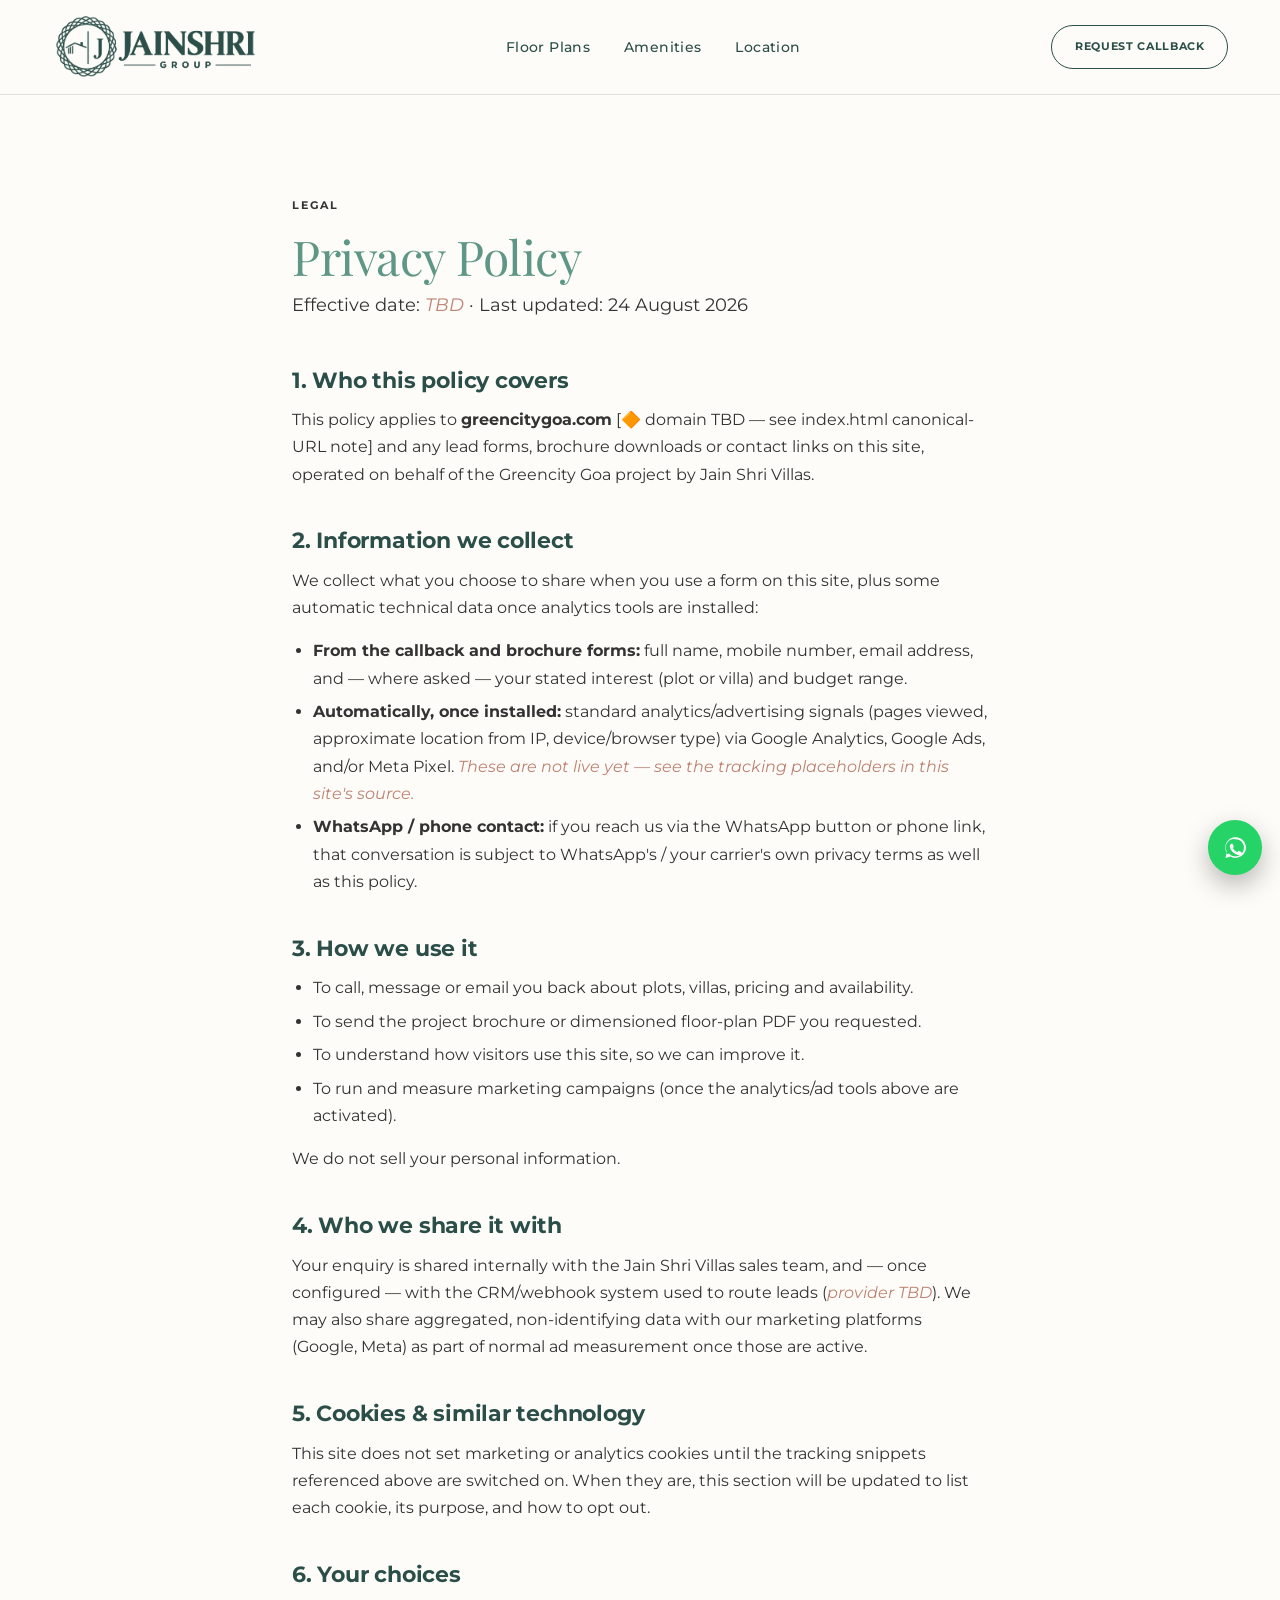
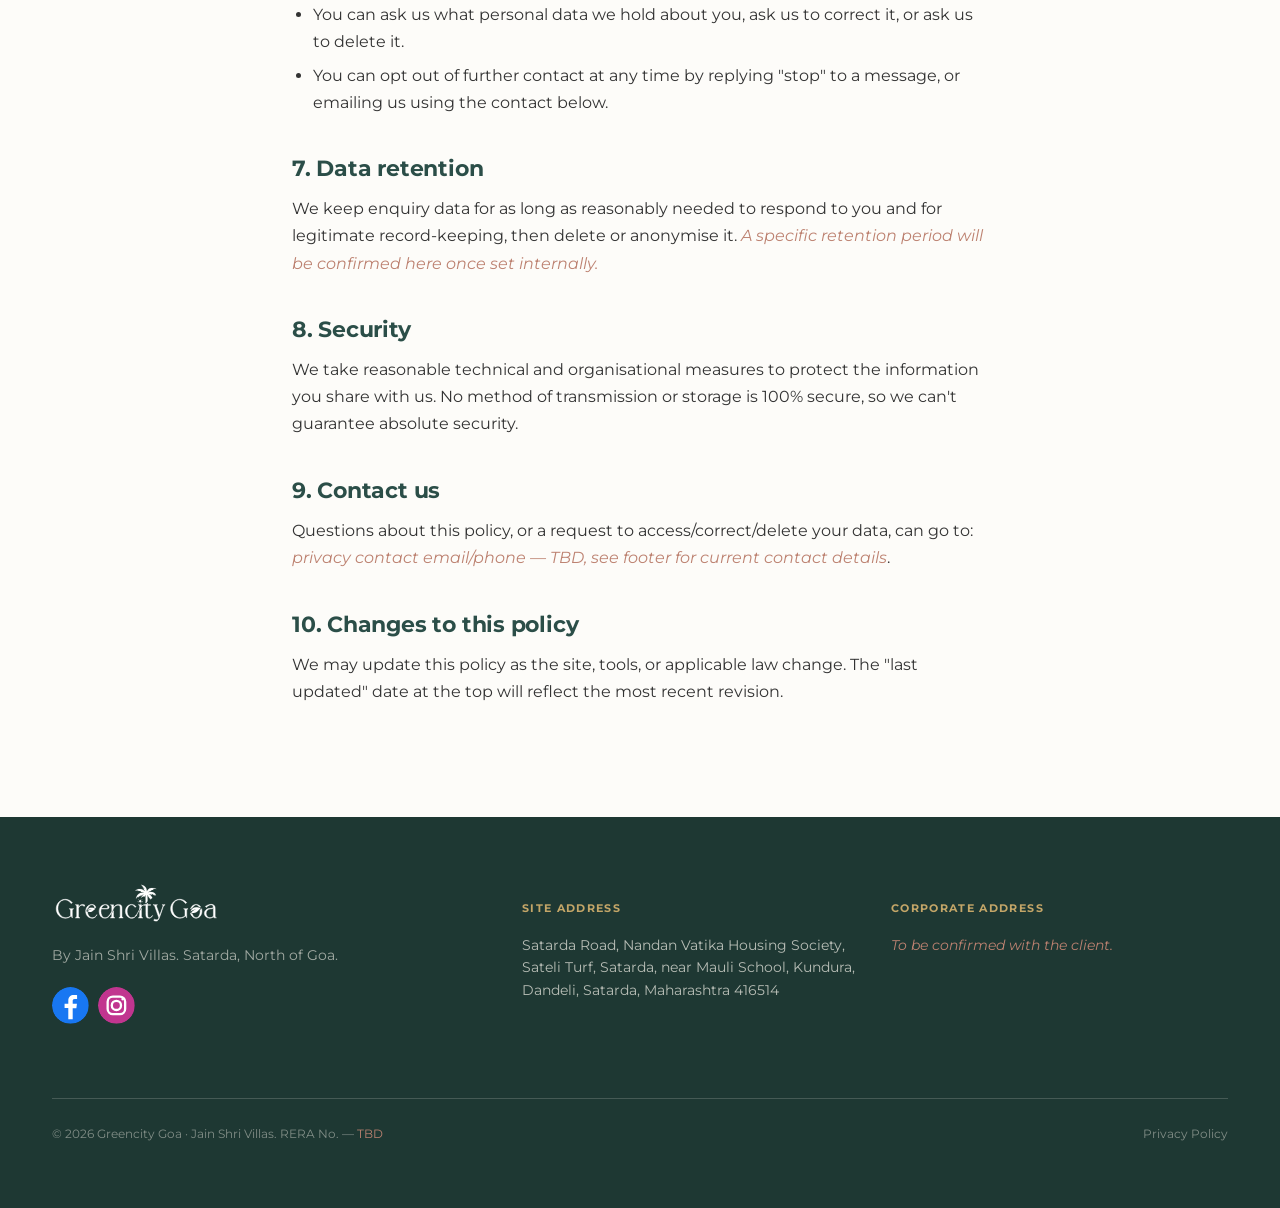
==== commit ae2a895d: "Hero: hide headline text, brand mark as focal point, fix mobile proportions - Hero H1/subhead visual" ====
--- a/privacy-policy.html
+++ b/privacy-policy.html
@@ -19,7 +19,7 @@
 <link rel="preconnect" href="https://fonts.gstatic.com" crossorigin>
 <link href="https://fonts.googleapis.com/css2?family=Playfair+Display:ital,wght@0,400;0,500;0,600;0,700;0,800;0,900;1,400;1,500;1,600;1,700&family=Montserrat:ital,wght@0,300;0,400;0,500;0,600;0,700;0,800;1,400;1,500&display=swap" rel="stylesheet">
 
-<link rel="stylesheet" href="assets/css/styles.css?v=30">
+<link rel="stylesheet" href="assets/css/styles.css?v=32">
 <style>
   /* Long-form legal prose — the rest of the design system is built for
      marketing sections (headlines, cards, stat pairs), not paragraphs-and-
--- a/assets/css/styles.css
+++ b/assets/css/styles.css
@@ -371,10 +371,10 @@
 }
 .nav__logo{ display: flex; align-items: center; flex-shrink: 0; }
 .nav__logo img{
-  height: 44px;
+  height: 38px;
   width: auto;
 }
-@media (min-width: 640px){ .nav__logo img{ height: 72px; } }
+@media (min-width: 640px){ .nav__logo img{ height: 62px; } }
 
 .nav__links{
   display: none;
@@ -444,8 +444,14 @@
   position: relative;
   background: var(--forest);
   color: var(--cream);
-  padding-top: clamp(3.2rem, 8vw, 5.5rem);
-  padding-bottom: 0;
+  /* Content alone (logo + one CTA) is short now that the headline is
+     visually hidden — without a height floor the section collapsed to
+     ~40% of the viewport on phones, reading as a thin promo strip instead
+     of a hero. min-height + flex centering keeps it a proper full-screen
+     moment regardless of how little content is inside it. */
+  min-height: 82vh;
+  display: flex;
+  align-items: center;
   overflow: hidden;
 }
 /* The lead form used to live here in a two-column grid (headline left,
@@ -459,14 +465,17 @@
   text-align: center;
   max-width: 640px;
   margin: 0 auto;
-  padding-top: clamp(2.5rem, 8vw, 4.5rem);
-  padding-bottom: clamp(4rem, 12vw, 7rem);
+  width: 100%;
+  padding-top: clamp(1.5rem, 4vw, 2.5rem);
+  padding-bottom: clamp(1.5rem, 4vw, 2.5rem);
   display: flex;
   flex-direction: column;
   align-items: center;
 }
 .hero__brand-mark{
-  height: clamp(64px, 16vw, 110px);
+  /* The logo is effectively the whole hero now that the headline text is
+     visually hidden — sized up accordingly (was 64-110px). */
+  height: clamp(110px, 30vw, 190px);
   width: auto;
   margin-bottom: clamp(1.6rem, 5vw, 2.6rem);
   filter: drop-shadow(0 6px 18px rgba(0,0,0,0.35));
@@ -491,25 +500,6 @@
      overlay; text is still legible (white text over the darkest, 55-100%
      band) but the photo itself now reads through more. */
   background: linear-gradient(180deg, rgba(15,28,20,0.55) 0%, rgba(15,28,20,0.62) 55%, rgba(15,28,20,0.8) 100%);
-}
-.hero h1{
-  /* No longer sharing --text-display-xl with the Growth section title —
-     sized down on its own (was locking to that token's 2.3rem floor on
-     mobile) and max-width dropped in favor of explicit <br> line breaks
-     in the markup, so the ch-based wrap limit doesn't fight them. */
-  font-size: clamp(1.9rem, 7vw, 3.6rem);
-  font-weight: var(--weight-regular);
-  color: var(--white);
-}
-.hero__sub{
-  margin-top: var(--space-5);
-  font-size: var(--text-display-xs);
-  color: rgba(248,245,236,0.86);
-  max-width: 52ch;
-  /* Playfair Display's italic cut is quite flourished/calligraphic — reads
-     as "cursive" rather than just slanted, especially at this size over a
-     photo. Roman (upright) keeps the same serif but drops the script feel. */
-  font-family: var(--font-display);
 }
 .hero__cta{
   margin-top: clamp(2rem, 6vw, 2.8rem);
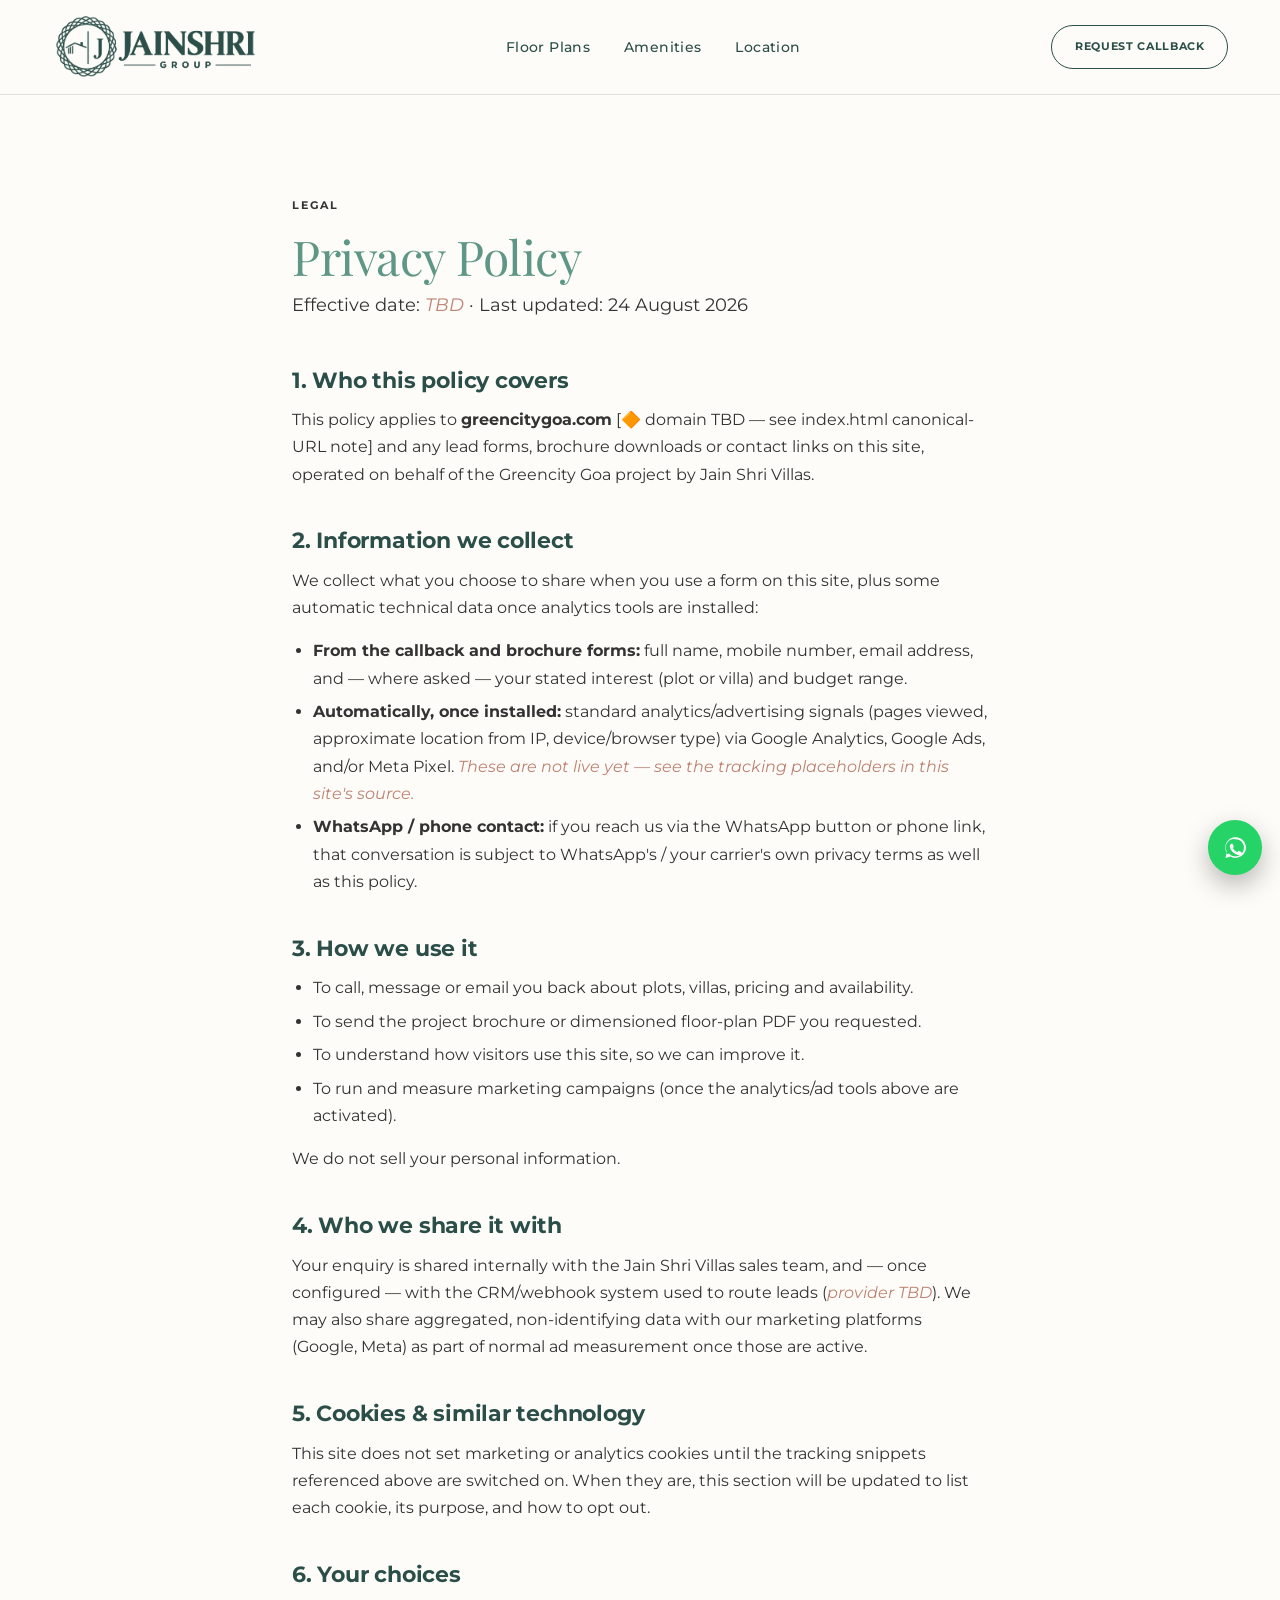
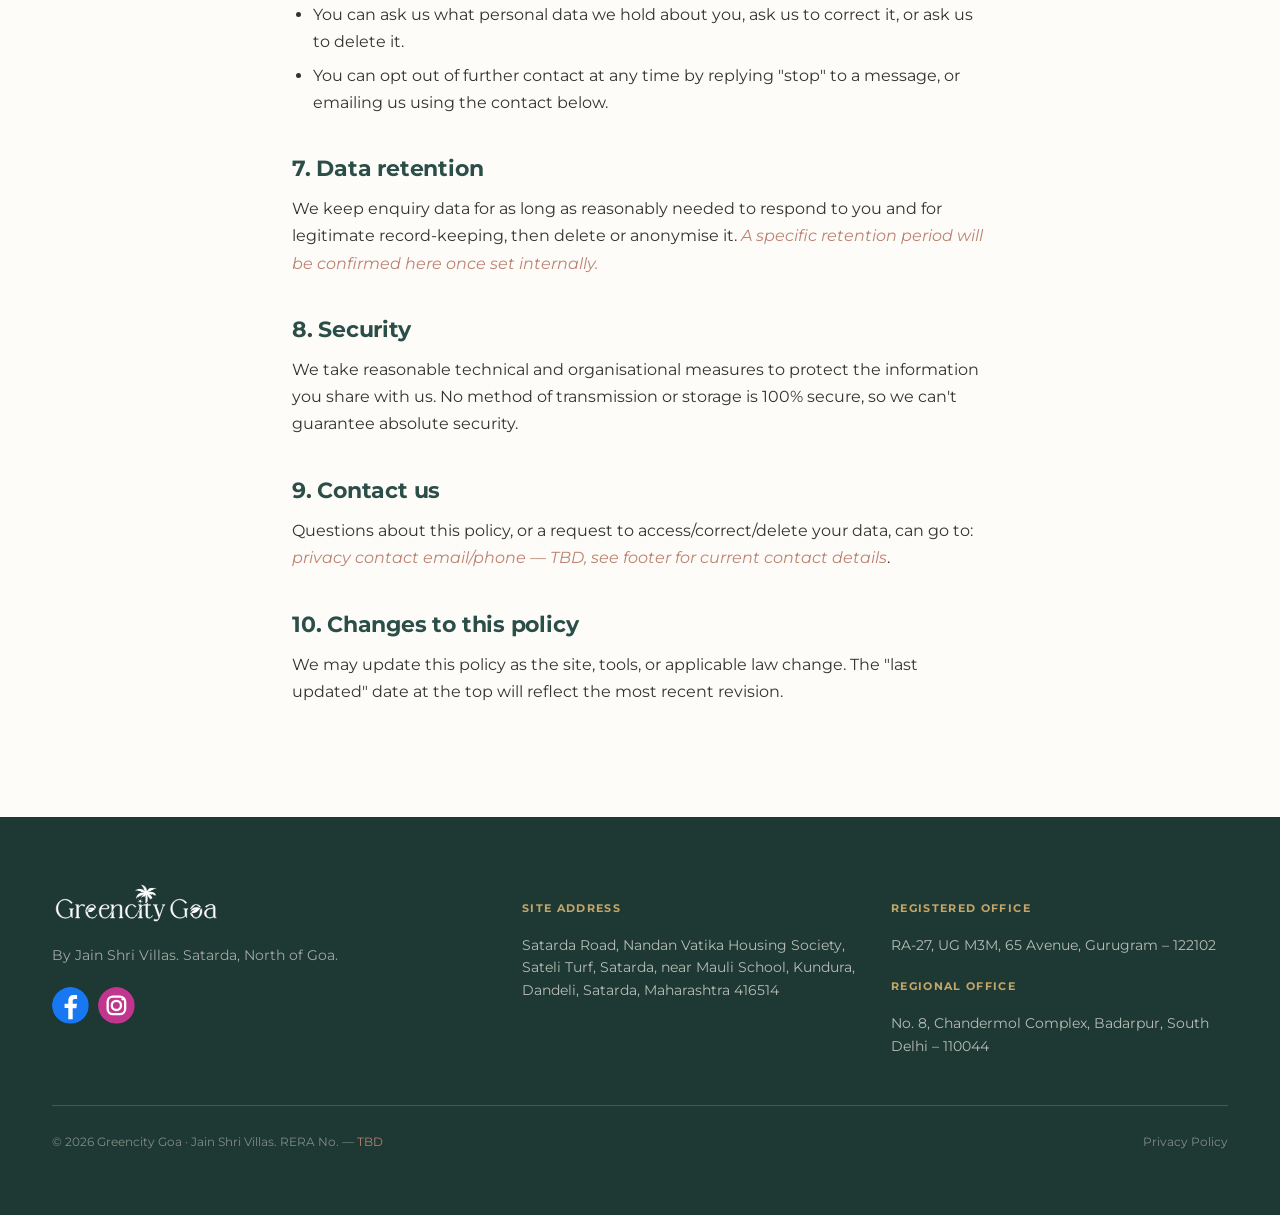
==== commit 0c5c8ef4: "Footer: real corporate addresses, real phone/WhatsApp number - Replaced the "Corporate Address" TBD " ====
--- a/privacy-policy.html
+++ b/privacy-policy.html
@@ -19,7 +19,7 @@
 <link rel="preconnect" href="https://fonts.gstatic.com" crossorigin>
 <link href="https://fonts.googleapis.com/css2?family=Playfair+Display:ital,wght@0,400;0,500;0,600;0,700;0,800;0,900;1,400;1,500;1,600;1,700&family=Montserrat:ital,wght@0,300;0,400;0,500;0,600;0,700;0,800;1,400;1,500&display=swap" rel="stylesheet">
 
-<link rel="stylesheet" href="assets/css/styles.css?v=32">
+<link rel="stylesheet" href="assets/css/styles.css?v=41">
 <style>
   /* Long-form legal prose — the rest of the design system is built for
      marketing sections (headlines, cards, stat pairs), not paragraphs-and-
@@ -170,8 +170,10 @@
       </div>
 
       <div>
-        <h5>Corporate Address</h5>
-        <p class="footer__address footer__address--tbd">To be confirmed with the client.</p>
+        <h5>Registered Office</h5>
+        <p class="footer__address">RA-27, UG M3M, 65 Avenue, Gurugram – 122102</p>
+        <h5 class="footer__h5--spaced">Regional Office</h5>
+        <p class="footer__address">No. 8, Chandermol Complex, Badarpur, South Delhi – 110044</p>
       </div>
     </div>
 
@@ -182,7 +184,7 @@
   </div>
 </footer>
 
-<a class="whatsapp-float" href="https://wa.me/910000000000?text=Hi%2C%20I%27m%20interested%20in%20Greencity%20Goa" target="_blank" rel="noopener" aria-label="Chat on WhatsApp">
+<a class="whatsapp-float" href="https://wa.me/919971436918?text=Hi%2C%20I%27m%20interested%20in%20Greencity%20Goa" target="_blank" rel="noopener" aria-label="Chat on WhatsApp">
   <svg class="icon"><use href="#i-whatsapp"/></svg>
 </a>
 
--- a/assets/css/styles.css
+++ b/assets/css/styles.css
@@ -444,15 +444,30 @@
   position: relative;
   background: var(--forest);
   color: var(--cream);
-  /* Content alone (logo + one CTA) is short now that the headline is
-     visually hidden — without a height floor the section collapsed to
-     ~40% of the viewport on phones, reading as a thin promo strip instead
-     of a hero. min-height + flex centering keeps it a proper full-screen
-     moment regardless of how little content is inside it. */
-  min-height: 82vh;
+  /* min-height (not a fixed height) so the hero reads as a real full-screen
+     moment rather than shrinking to its (short) content — but sized to
+     land exactly where the fixed mobile sticky-bar begins, not past it.
+     Without the subtraction, hero content spilled a sliver of the next
+     section (the credibility strip) in underneath the sticky bar on
+     first load, visibly slicing through its text. 108px = mobile nav
+     (58px) + sticky-bar (50px); svh (not vh) so iOS Safari's address bar
+     doesn't throw the sum off. Plain vh first as a fallback for browsers
+     without svh support. */
+  min-height: 76vh;
+  min-height: calc(100svh - 108px);
   display: flex;
   align-items: center;
   overflow: hidden;
+}
+@media (min-width: 640px){
+  /* nav grows taller at this breakpoint (bigger logo, more padding) —
+     re-tuned so the same "land just above the sticky bar" logic holds. */
+  .hero{ min-height: calc(100svh - 145px); }
+}
+@media (min-width: 900px){
+  /* sticky-bar is hidden from here up — hero can be a touch more generous
+     since there's no fixed bar to clear underneath it. */
+  .hero{ min-height: 78vh; }
 }
 /* The lead form used to live here in a two-column grid (headline left,
    form right) — it's moved out to its own section after FAQ now, so the
@@ -473,12 +488,31 @@
   align-items: center;
 }
 .hero__brand-mark{
-  /* The logo is effectively the whole hero now that the headline text is
-     visually hidden — sized up accordingly (was 64-110px). */
-  height: clamp(110px, 30vw, 190px);
-  width: auto;
-  margin-bottom: clamp(1.6rem, 5vw, 2.6rem);
+  /* Horizontal lockup (~4.1:1) — width-driven sizing with height:auto,
+     not the height-driven clamp the taller stacked mark used, or it'd
+     balloon far too wide on bigger screens. Bumped up specifically for
+     phone widths (higher vw + floor) — the 300px floor stays comfortably
+     inside the .wrap padding down to ~340px viewports, covering every
+     phone in real-world use. */
+  width: clamp(300px, 84vw, 560px);
+  height: auto;
+  margin-bottom: clamp(1.1rem, 3.5vw, 1.6rem);
   filter: drop-shadow(0 6px 18px rgba(0,0,0,0.35));
+}
+.hero__tagline{
+  font-family: var(--font-body);
+  font-size: clamp(0.95rem, 3vw, 1.15rem);
+  font-weight: var(--weight-medium);
+  letter-spacing: 0.015em;
+  color: var(--cream);
+  text-shadow: 0 2px 10px rgba(0,0,0,0.35);
+  max-width: 26em;
+  margin: 0;
+}
+.hero__tagline-dot{
+  display: inline-block;
+  margin: 0 0.15em;
+  color: var(--gold-on-dark, var(--gold));
 }
 .hero__bg{
   position: absolute;
@@ -487,10 +521,10 @@
 }
 .hero__bg img{
   width: 100%; height: 100%; object-fit: cover;
-  /* aerial-2.jpg is now pre-cropped tight around the villas themselves
-     (near-square, not the original wide landscape frame) specifically so
-     object-fit:cover can't land on empty field or background towers no
-     matter how tall/narrow the hero container gets — center is reliable. */
+  /* aerial-3.jpg (client-supplied render, replaced aerial-2.jpg) is
+     pre-cropped tight around the villas themselves — top ~15% of mostly
+     plain sky trimmed off — so object-fit:cover can't land on empty sky
+     or field no matter how tall/narrow the hero container gets. */
   object-position: 50% 40%;
 }
 .hero__bg::after{
@@ -502,7 +536,10 @@
   background: linear-gradient(180deg, rgba(15,28,20,0.55) 0%, rgba(15,28,20,0.62) 55%, rgba(15,28,20,0.8) 100%);
 }
 .hero__cta{
-  margin-top: clamp(2rem, 6vw, 2.8rem);
+  /* Extra gap above the button on purpose — gives the villa photo behind
+     the tagline room to actually show through instead of the content
+     stacking edge-to-edge over it. */
+  margin-top: clamp(3.5rem, 11vw, 5.5rem);
   background: var(--white);
   color: var(--forest);
   border-color: var(--white);
@@ -975,6 +1012,37 @@
 @media (min-width: 700px){
   .beach-photo-grid{ grid-template-columns: repeat(4, 1fr); }
 }
+
+/* Hospitality — static grid (not a marquee): fixed, non-rotating set of 3
+   photos, single column on phone so each card reads at a decent size,
+   3-up from tablet width up. */
+/* One composed collage block — two stacked frames on the left, one tall
+   frame on the right spanning both rows — not 3 separate equal cards.
+   Same asymmetric 2-col composition at every width, just scaled down on
+   phone; no captions on these, per client request. */
+.hospitality-grid{
+  display: grid;
+  grid-template-columns: 1fr 1.15fr;
+  grid-template-rows: 1fr 1fr;
+  gap: var(--space-2);
+  aspect-ratio: 5 / 4;
+  margin-top: var(--space-7);
+}
+.hospitality-grid__frame{
+  overflow: hidden;
+  border-radius: var(--radius-card);
+  height: 100%;
+  width: 100%;
+}
+.hospitality-grid__frame img{
+  width: 100%;
+  height: 100%;
+  object-fit: cover;
+  display: block;
+}
+.hospitality-grid__frame--top{ grid-column: 1; grid-row: 1; }
+.hospitality-grid__frame--bottom{ grid-column: 1; grid-row: 2; }
+.hospitality-grid__frame--large{ grid-column: 2; grid-row: 1 / span 2; }
 .beach-card__frame{
   aspect-ratio: 3 / 4;
   border-radius: var(--radius-card);
@@ -1023,6 +1091,35 @@
   width: 260px;
   aspect-ratio: 4/5;
   flex-shrink: 0;
+}
+/* Amenities photos are landscape source shots (gym, banquet lawn, etc.) —
+   the interiors marquee's tall 4:5 portrait crop would cut off most of
+   each frame, so this section gets its own wider, shorter card. Doubled
+   class selector so it reliably beats .marquee .card--photo above
+   regardless of source order (equal class-count otherwise). */
+.marquee.marquee--amenities .card--photo{
+  width: 300px;
+  aspect-ratio: 4/3;
+}
+/* Small frosted pill pinned on a photo card — reuses the same visual
+   language as .proof-card__tag. Used here to flag stock/AI-generated
+   amenity reference images as indicative rather than real project
+   photography (the client confirmed these aren't on-site photos). */
+.card__tag{
+  position: absolute;
+  top: 0.85rem;
+  left: 0.85rem;
+  z-index: 2;
+  background: rgba(15,28,20,0.6);
+  backdrop-filter: blur(6px);
+  -webkit-backdrop-filter: blur(6px);
+  color: var(--white);
+  font-size: var(--text-2xs);
+  font-weight: var(--weight-bold);
+  letter-spacing: 0.08em;
+  text-transform: uppercase;
+  padding: 0.4em 0.85em;
+  border-radius: var(--radius-pill);
 }
 @keyframes marquee-scroll{
   from{ transform: translateX(0); }
@@ -1332,6 +1429,10 @@
 }
 .footer__address{ font-size: var(--text-base); line-height: 1.6; color: rgba(248,245,236,0.7); }
 .footer__address--tbd{ color: var(--terracotta); font-style: italic; }
+/* Second heading in a column stacking two addresses (Registered + Regional
+   Office) under one grid column — gives it room to breathe from the
+   address above instead of the default 1rem heading margin. */
+.footer__h5--spaced{ margin-top: 1.4rem; }
 .footer__bottom{
   margin-top: 3rem;
   padding-top: 1.6rem;
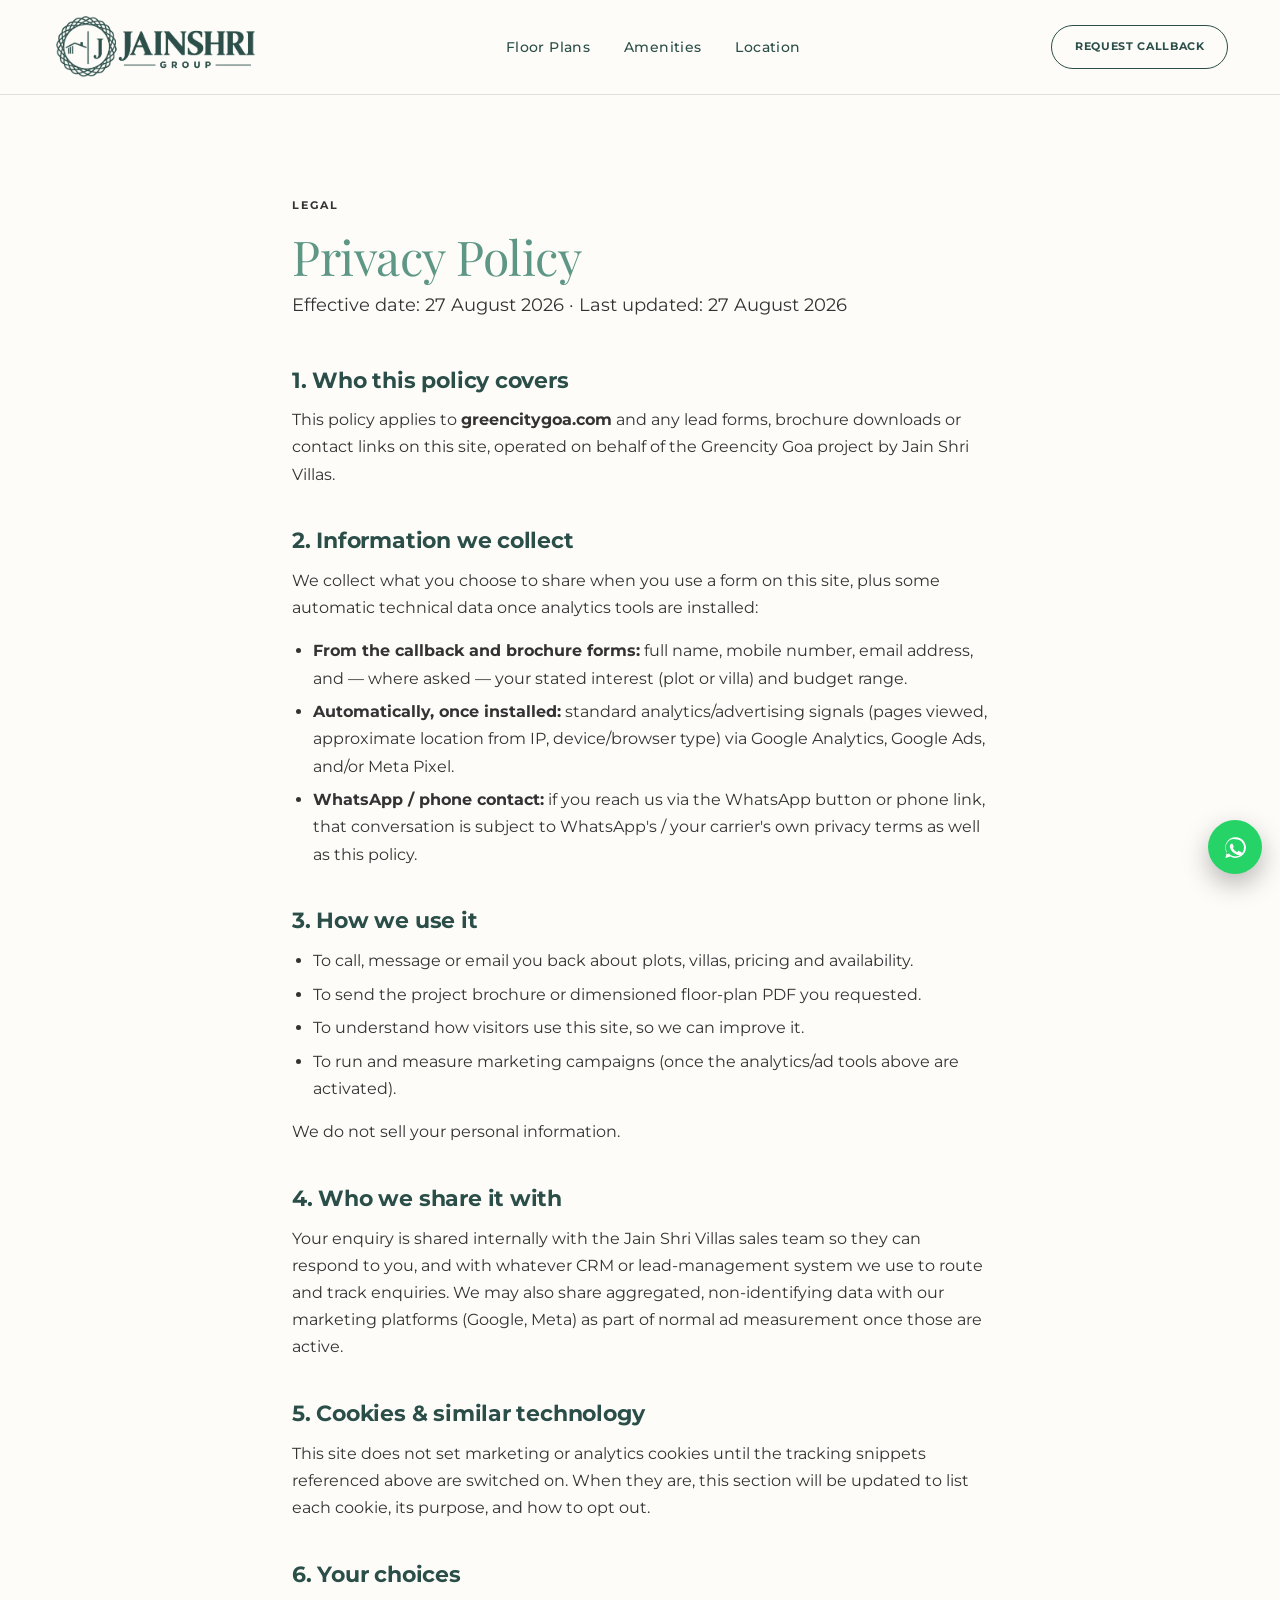
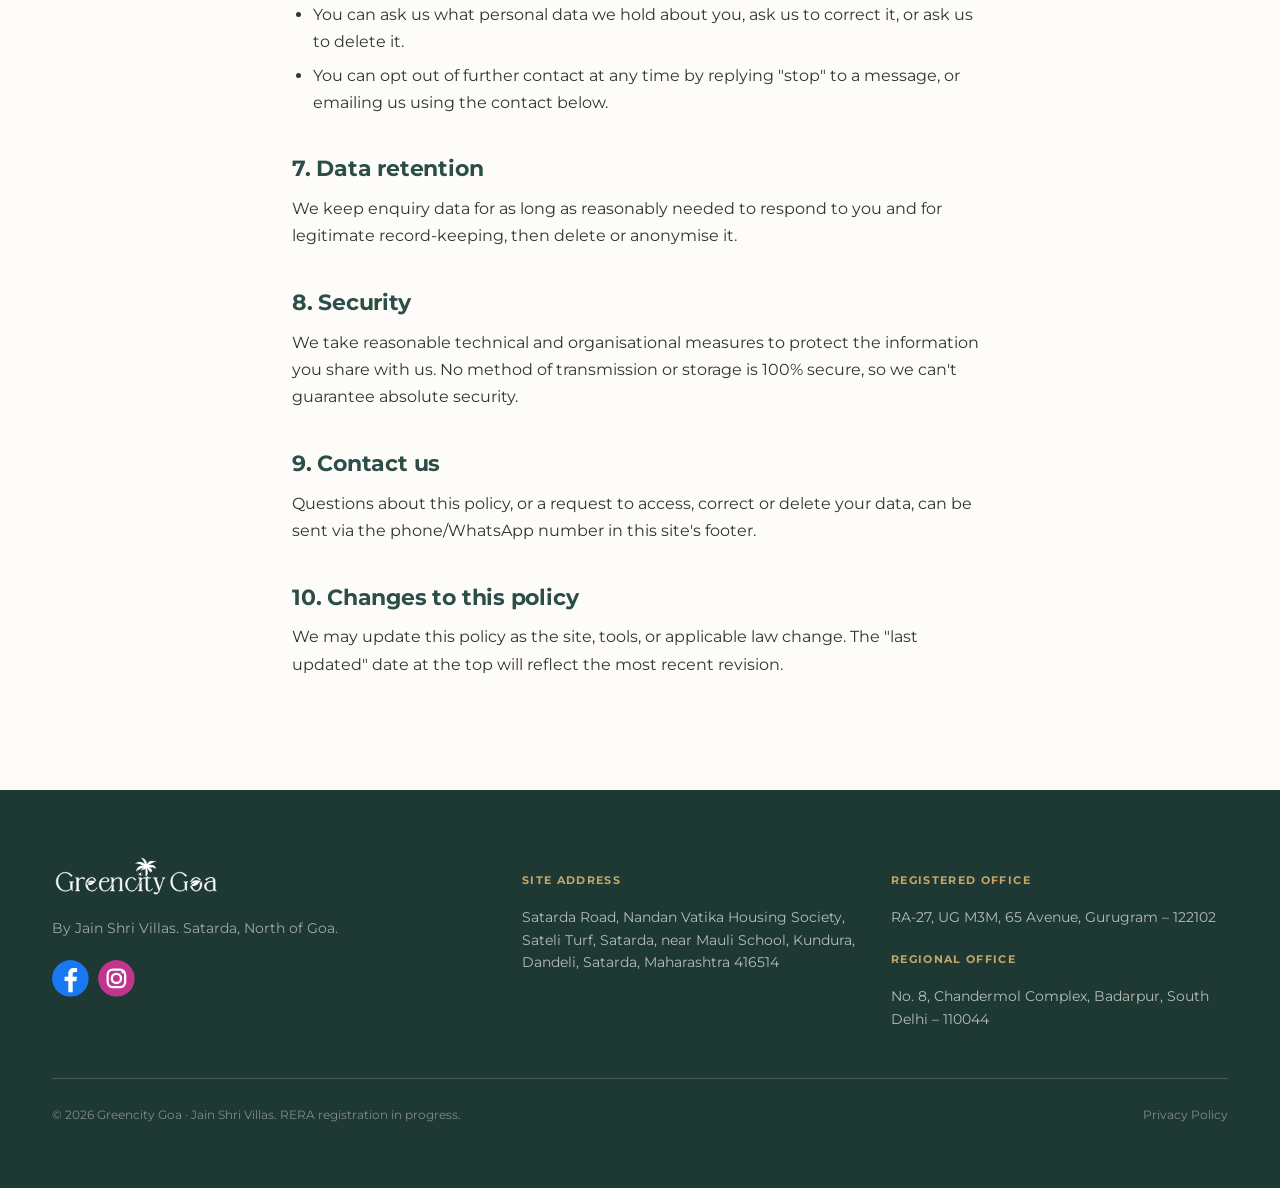
==== commit 82dfafae: "Loading screen animation, domain live, remove visible TBD placeholders Loading screen: - Animated pa" ====
--- a/privacy-policy.html
+++ b/privacy-policy.html
@@ -10,16 +10,18 @@
      it should still be reachable and crawlable via the footer link (hence
      "follow", not "nofollow"). Remove noindex once the client wants it
      indexed, if ever. -->
-<link rel="canonical" href="https://www.example.com/privacy-policy.html">
+<link rel="canonical" href="https://greencitygoa.com/privacy-policy.html">
 
 <link rel="icon" href="assets/img/favicon-32.png" sizes="32x32" type="image/png">
 <link rel="apple-touch-icon" href="assets/img/favicon-180.png">
 
 <link rel="preconnect" href="https://fonts.googleapis.com">
 <link rel="preconnect" href="https://fonts.gstatic.com" crossorigin>
-<link href="https://fonts.googleapis.com/css2?family=Playfair+Display:ital,wght@0,400;0,500;0,600;0,700;0,800;0,900;1,400;1,500;1,600;1,700&family=Montserrat:ital,wght@0,300;0,400;0,500;0,600;0,700;0,800;1,400;1,500&display=swap" rel="stylesheet">
-
-<link rel="stylesheet" href="assets/css/styles.css?v=41">
+<link rel="preload" as="style" href="https://fonts.googleapis.com/css2?family=Playfair+Display:ital,wght@0,400;0,500;0,600;0,700;1,400;1,500;1,600;1,700&family=Montserrat:ital,wght@0,400;0,500;0,600;0,700;1,400;1,500&display=swap">
+<link href="https://fonts.googleapis.com/css2?family=Playfair+Display:ital,wght@0,400;0,500;0,600;0,700;1,400;1,500;1,600;1,700&family=Montserrat:ital,wght@0,400;0,500;0,600;0,700;1,400;1,500&display=swap" rel="stylesheet" media="print" onload="this.media='all'; this.onload=null;">
+<noscript><link href="https://fonts.googleapis.com/css2?family=Playfair+Display:ital,wght@0,400;0,500;0,600;0,700;1,400;1,500;1,600;1,700&family=Montserrat:ital,wght@0,400;0,500;0,600;0,700;1,400;1,500&display=swap" rel="stylesheet"></noscript>
+
+<link rel="stylesheet" href="assets/css/styles.css?v=43">
 <style>
   /* Long-form legal prose — the rest of the design system is built for
      marketing sections (headlines, cards, stat pairs), not paragraphs-and-
@@ -44,6 +46,10 @@
 </style>
 </head>
 <body>
+<div class="preloader" id="preloader" aria-hidden="true">
+  <svg class="preloader__palm" viewBox="0 0 500 500"><use class="preloader__palm-path" href="#texture-palm"/></svg>
+  <img src="assets/img/logo/greencity-goa-horizontal.svg?v=1" alt="" class="preloader__logo">
+</div>
 <a class="skip-link" href="#main">Skip to content</a>
 
 <svg class="visually-hidden" aria-hidden="true">
@@ -63,6 +69,19 @@
     </symbol>
     <symbol id="i-whatsapp" viewBox="0 0 24 24" fill="currentColor" stroke="none">
       <path d="M12 2.9a9.1 9.1 0 0 0-7.8 13.8L3 21.1l4.5-1.2A9.1 9.1 0 1 0 12 2.9Zm0 1.7a7.4 7.4 0 0 1 6.4 11.1 7.4 7.4 0 0 1-11.9 1.9l-.3-.3-2.7.7.7-2.6-.2-.3A7.4 7.4 0 0 1 12 4.6Zm-3.5 3.9c-.2 0-.5.1-.7.3-.2.3-.9 1-.9 2.3s.9 2.6 1 2.8c.1.2 1.8 2.9 4.5 4 .6.3 1.1.4 1.5.6.6.2 1.2.1 1.6.1.5-.1 1.5-.6 1.7-1.2.2-.6.2-1.1.2-1.2-.1-.1-.2-.2-.5-.3l-2-1c-.3-.1-.5-.1-.6.1l-.5.7c-.1.2-.3.2-.5.1-.3-.1-1.1-.4-2.1-1.3-.8-.7-1.3-1.6-1.5-1.9-.1-.2 0-.4.1-.5l.4-.5c.1-.2.2-.3.1-.5l-.9-2.2c-.1-.3-.3-.3-.5-.3Z"/>
+    </symbol>
+    <!-- Same palm-frond silhouette symbol as index.html, needed here only
+         for the preloader's draw-in animation. -->
+    <symbol id="texture-palm" viewBox="0 0 500 500">
+      <g fill="none" stroke="currentColor" stroke-width="2.2" stroke-linecap="round">
+        <path d="M250 480 C 246 360, 252 260, 260 90"/>
+        <path d="M258 150 C 210 110, 140 95, 60 100 C 130 130, 190 165, 252 205"/>
+        <path d="M262 140 C 320 88, 395 68, 470 78 C 400 100, 335 130, 268 178"/>
+        <path d="M255 195 C 195 172, 120 172, 45 200 C 118 210, 185 232, 250 258"/>
+        <path d="M263 190 C 330 160, 405 154, 470 178 C 400 190, 335 218, 267 250"/>
+        <path d="M252 240 C 198 232, 135 245, 80 285 C 148 275, 205 280, 254 300"/>
+        <path d="M262 235 C 320 220, 380 228, 430 262 C 365 260, 310 270, 264 292"/>
+      </g>
     </symbol>
   </defs>
 </svg>
@@ -97,16 +116,16 @@
   <div class="wrap legal">
     <p class="eyebrow">Legal</p>
     <h1 class="headline headline--wide">Privacy Policy</h1>
-    <p class="lede">Effective date: <span class="tbd">TBD</span> · Last updated: 24 August 2026</p>
+    <p class="lede">Effective date: 27 August 2026 · Last updated: 27 August 2026</p>
 
     <h2>1. Who this policy covers</h2>
-    <p>This policy applies to <strong>greencitygoa.com</strong> [🔶 domain TBD — see index.html canonical-URL note] and any lead forms, brochure downloads or contact links on this site, operated on behalf of the Greencity Goa project by Jain Shri Villas.</p>
+    <p>This policy applies to <strong>greencitygoa.com</strong> and any lead forms, brochure downloads or contact links on this site, operated on behalf of the Greencity Goa project by Jain Shri Villas.</p>
 
     <h2>2. Information we collect</h2>
     <p>We collect what you choose to share when you use a form on this site, plus some automatic technical data once analytics tools are installed:</p>
     <ul>
       <li><strong>From the callback and brochure forms:</strong> full name, mobile number, email address, and — where asked — your stated interest (plot or villa) and budget range.</li>
-      <li><strong>Automatically, once installed:</strong> standard analytics/advertising signals (pages viewed, approximate location from IP, device/browser type) via Google Analytics, Google Ads, and/or Meta Pixel. <span class="tbd">These are not live yet — see the tracking placeholders in this site's source.</span></li>
+      <li><strong>Automatically, once installed:</strong> standard analytics/advertising signals (pages viewed, approximate location from IP, device/browser type) via Google Analytics, Google Ads, and/or Meta Pixel.</li>
       <li><strong>WhatsApp / phone contact:</strong> if you reach us via the WhatsApp button or phone link, that conversation is subject to WhatsApp's / your carrier's own privacy terms as well as this policy.</li>
     </ul>
 
@@ -120,7 +139,7 @@
     <p>We do not sell your personal information.</p>
 
     <h2>4. Who we share it with</h2>
-    <p>Your enquiry is shared internally with the Jain Shri Villas sales team, and — once configured — with the CRM/webhook system used to route leads (<span class="tbd">provider TBD</span>). We may also share aggregated, non-identifying data with our marketing platforms (Google, Meta) as part of normal ad measurement once those are active.</p>
+    <p>Your enquiry is shared internally with the Jain Shri Villas sales team so they can respond to you, and with whatever CRM or lead-management system we use to route and track enquiries. We may also share aggregated, non-identifying data with our marketing platforms (Google, Meta) as part of normal ad measurement once those are active.</p>
 
     <h2>5. Cookies &amp; similar technology</h2>
     <p>This site does not set marketing or analytics cookies until the tracking snippets referenced above are switched on. When they are, this section will be updated to list each cookie, its purpose, and how to opt out.</p>
@@ -132,13 +151,13 @@
     </ul>
 
     <h2>7. Data retention</h2>
-    <p>We keep enquiry data for as long as reasonably needed to respond to you and for legitimate record-keeping, then delete or anonymise it. <span class="tbd">A specific retention period will be confirmed here once set internally.</span></p>
+    <p>We keep enquiry data for as long as reasonably needed to respond to you and for legitimate record-keeping, then delete or anonymise it.</p>
 
     <h2>8. Security</h2>
     <p>We take reasonable technical and organisational measures to protect the information you share with us. No method of transmission or storage is 100% secure, so we can't guarantee absolute security.</p>
 
     <h2>9. Contact us</h2>
-    <p>Questions about this policy, or a request to access/correct/delete your data, can go to: <span class="tbd">privacy contact email/phone — TBD, see footer for current contact details</span>.</p>
+    <p>Questions about this policy, or a request to access, correct or delete your data, can be sent via the phone/WhatsApp number in this site's footer.</p>
 
     <h2>10. Changes to this policy</h2>
     <p>We may update this policy as the site, tools, or applicable law change. The "last updated" date at the top will reflect the most recent revision.</p>
@@ -178,7 +197,7 @@
     </div>
 
     <div class="footer__bottom">
-      <span>© 2026 Greencity Goa · Jain Shri Villas. RERA No. — <span class="tbd">TBD</span></span>
+      <span>© 2026 Greencity Goa · Jain Shri Villas. RERA registration in progress.</span>
       <span><a href="privacy-policy.html">Privacy Policy</a></span>
     </div>
   </div>
@@ -203,6 +222,18 @@
         mobileNav.classList.toggle("is-open", !open);
       });
     }
+
+    // Preloader — same 1s-then-fade behaviour as script.js on the main
+    // page, duplicated inline since this page doesn't load script.js.
+    var preloader = document.getElementById("preloader");
+    if (preloader) {
+      window.setTimeout(function () {
+        preloader.classList.add("is-hidden");
+        preloader.addEventListener("transitionend", function () {
+          preloader.remove();
+        }, { once: true });
+      }, 1000);
+    }
   })();
 </script>
 </body>
--- a/assets/css/styles.css
+++ b/assets/css/styles.css
@@ -1567,3 +1567,57 @@
   background: var(--forest); color: var(--cream); padding: 0.8rem 1.2rem;
 }
 .skip-link:focus{ left: 1rem; top: 1rem; }
+
+/* -------------------------------------------------------------------------
+   PRELOADER — brief branded loading screen. Shown for exactly 1s (script.js
+   setTimeout), then fades out and removes itself. z-index above everything
+   else on the page, including the sticky nav (60) and sticky-bar (65).
+   ------------------------------------------------------------------------- */
+.preloader{
+  position: fixed;
+  inset: 0;
+  z-index: 9999;
+  display: flex;
+  flex-direction: column;
+  align-items: center;
+  justify-content: center;
+  gap: 1.1rem;
+  background: var(--forest);
+  transition: opacity 0.5s ease, visibility 0.5s ease;
+}
+.preloader.is-hidden{
+  opacity: 0;
+  visibility: hidden;
+  pointer-events: none;
+}
+/* Small silhouette draws itself in first (stroke-dasharray/dashoffset —
+   the standard "line drawing" SVG technique), then the logo fades in
+   once the palm has mostly drawn. Sequenced entirely within the 1s
+   window the preloader is on screen for. */
+.preloader__palm{
+  width: 48px;
+  height: 48px;
+  color: var(--gold-on-dark, var(--gold));
+}
+.preloader__palm-path{
+  stroke-dasharray: 900;
+  stroke-dashoffset: 900;
+  animation: preloader-draw 0.7s ease forwards;
+}
+.preloader__logo{
+  width: min(220px, 55vw);
+  height: auto;
+  opacity: 0;
+  animation: preloader-fade-in 0.5s ease 0.4s forwards;
+}
+@keyframes preloader-draw{
+  to{ stroke-dashoffset: 0; }
+}
+@keyframes preloader-fade-in{
+  from{ opacity: 0; transform: scale(0.94); }
+  to{ opacity: 1; transform: scale(1); }
+}
+@media (prefers-reduced-motion: reduce){
+  .preloader__palm-path{ animation: none; stroke-dashoffset: 0; }
+  .preloader__logo{ animation: none; opacity: 1; }
+}
